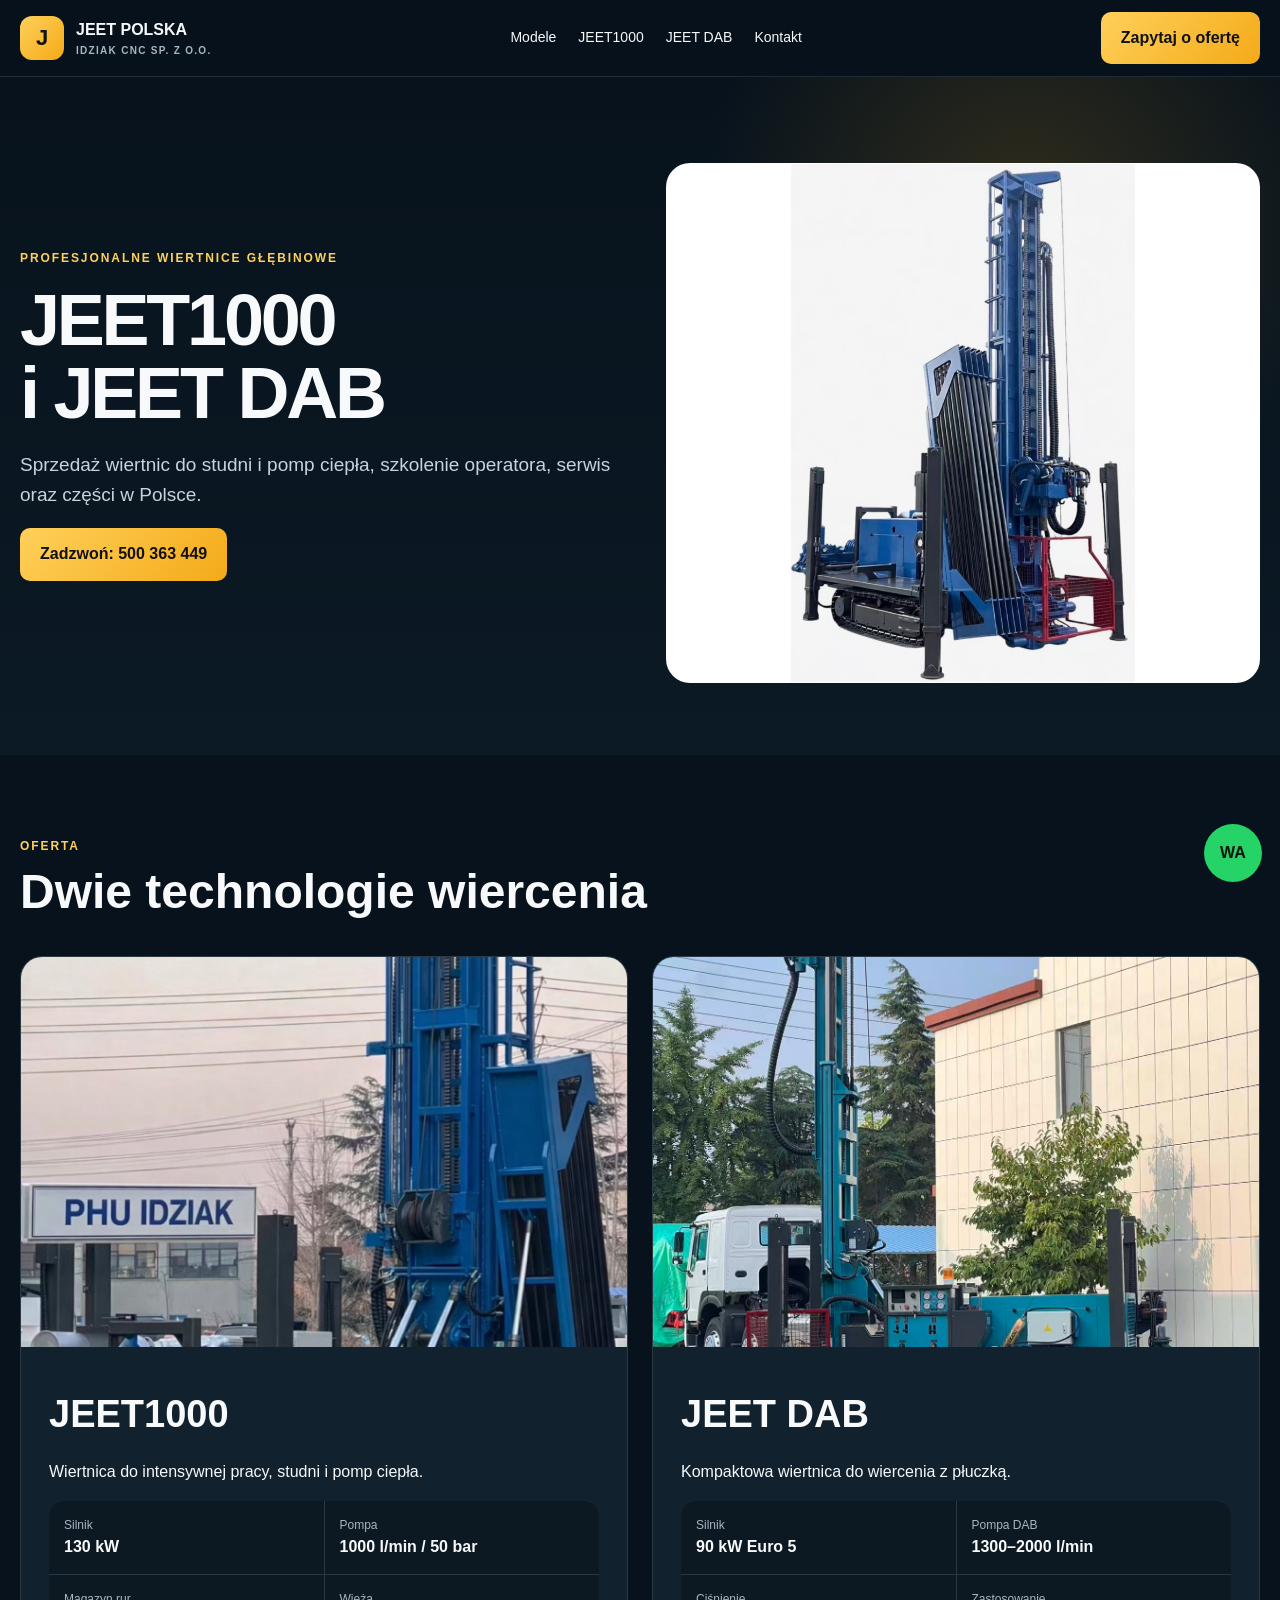
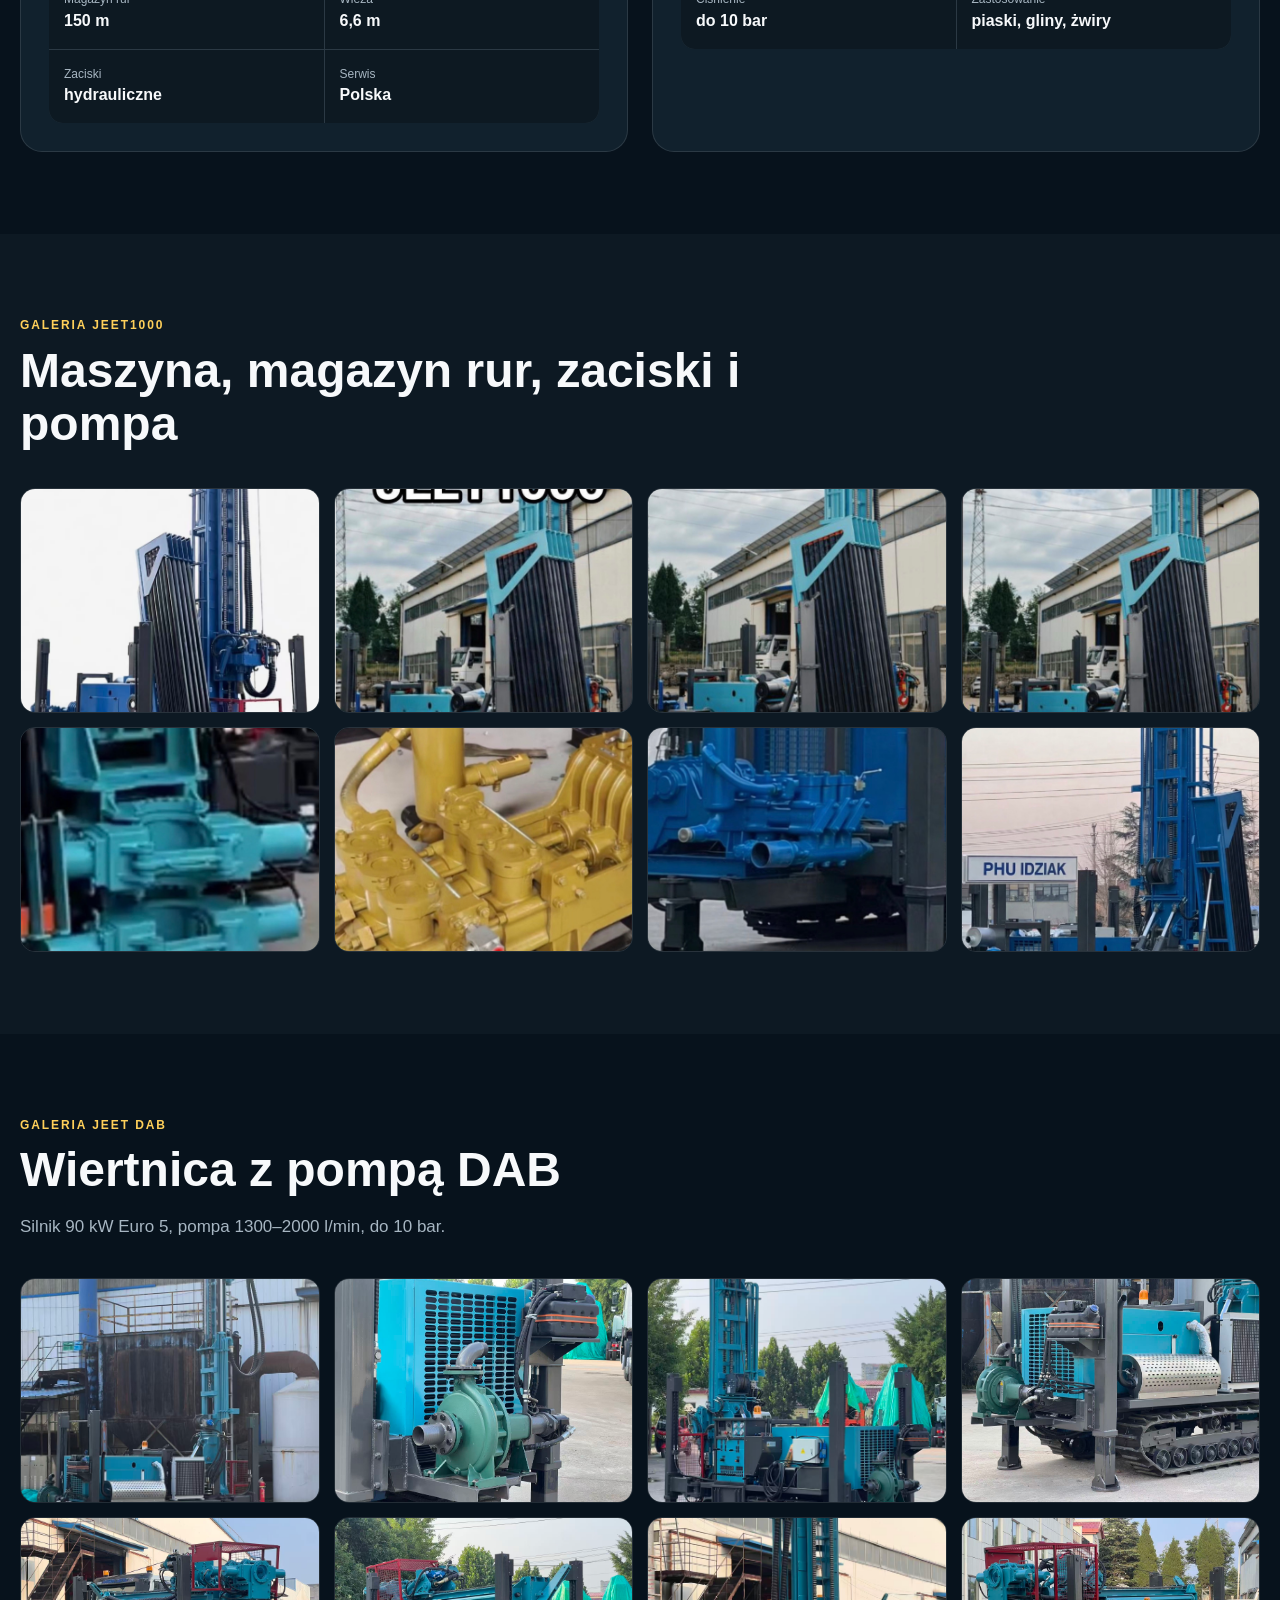
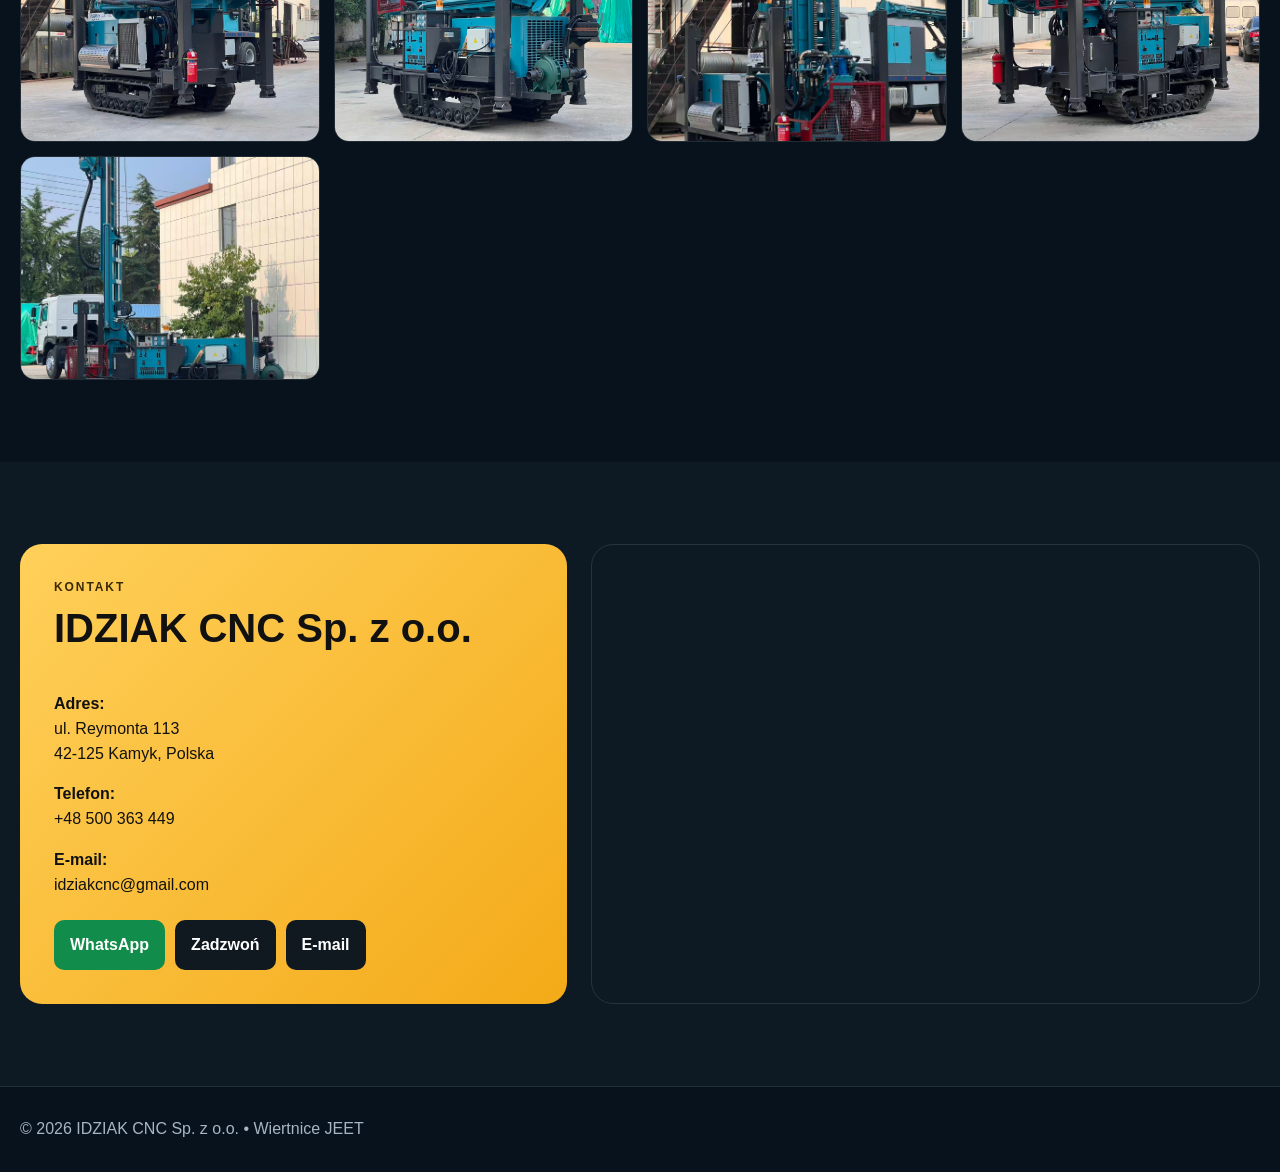
==== index.html @ 75515e9d "Add files via upload" ====
<!doctype html>
<html lang="pl"><head><meta charset="utf-8"><meta name="viewport" content="width=device-width,initial-scale=1">
<meta name="description" content="Wiertnice JEET1000 i JEET DAB. Sprzedaż, serwis i części – IDZIAK CNC Sp. z o.o.">
<title>Wiertnice JEET | IDZIAK CNC Sp. z o.o.</title>
<style>
:root{--bg:#07121c;--p:#11212d;--t:#f7f9fb;--m:#a7b6c2;--g:#f4aa18;--g2:#ffd05a;--l:rgba(255,255,255,.11);--mx:1240px}
*{box-sizing:border-box}html{scroll-behavior:smooth}body{margin:0;font-family:Arial,sans-serif;background:var(--bg);color:var(--t);line-height:1.55}a{color:inherit;text-decoration:none}img{display:block;max-width:100%}.w{width:min(var(--mx),calc(100% - 40px));margin:auto}
nav{position:sticky;top:0;z-index:20;background:rgba(7,18,28,.93);border-bottom:1px solid var(--l)}.nav{min-height:76px;display:flex;align-items:center;justify-content:space-between;gap:20px}.brand{display:flex;align-items:center;gap:12px;font-weight:900}.mark{width:44px;height:44px;border-radius:12px;background:linear-gradient(135deg,var(--g2),var(--g));color:#111;display:grid;place-items:center;font-size:22px}.brand small{display:block;color:var(--m);font-size:10px;letter-spacing:.13em}.menu{display:flex;gap:22px;font-size:14px}.btn{display:inline-flex;padding:14px 20px;border-radius:10px;background:linear-gradient(135deg,var(--g2),var(--g));color:#111;font-weight:900}
.hero{padding:86px 0 72px;background:radial-gradient(circle at 80% 20%,rgba(244,170,24,.17),transparent 28%),linear-gradient(180deg,#07121c,#0c1a25)}.hg{display:grid;grid-template-columns:1fr 1fr;gap:52px;align-items:center}.eye{color:var(--g2);font-size:12px;font-weight:900;letter-spacing:.16em;text-transform:uppercase}h1{font-size:clamp(42px,6vw,72px);line-height:1.02;letter-spacing:-.045em;margin:16px 0 20px}.lead{font-size:19px;color:#c8d4dc}.photo{height:520px;border-radius:24px;overflow:hidden;border:1px solid var(--l);background:#fff}.photo img{width:100%;height:100%;object-fit:contain}
section{padding:82px 0}.dark{background:#0d1923}.head{max-width:800px;margin-bottom:38px}.head h2{font-size:clamp(32px,4vw,48px);line-height:1.1;margin:10px 0 14px}.head p{color:var(--m);font-size:17px}.models{display:grid;grid-template-columns:1fr 1fr;gap:24px}.card{border:1px solid var(--l);border-radius:22px;background:var(--p);overflow:hidden}.card img{width:100%;height:390px;object-fit:cover}.body{padding:28px}.body h3{font-size:38px;margin:10px 0}.specs{display:grid;grid-template-columns:1fr 1fr;gap:1px;background:var(--l);border-radius:14px;overflow:hidden}.spec{background:#0d1922;padding:15px}.spec span{display:block;color:var(--m);font-size:12px}.gallery{display:grid;grid-template-columns:repeat(4,1fr);gap:14px}.gallery a{aspect-ratio:4/3;border-radius:15px;overflow:hidden;border:1px solid var(--l)}.gallery img{width:100%;height:100%;object-fit:cover}.contact{display:grid;grid-template-columns:.9fr 1.1fr;gap:24px}.cc{padding:34px;border-radius:22px;background:linear-gradient(135deg,var(--g2),var(--g));color:#111}.cc h2{font-size:40px;margin-top:0}.quick{display:flex;gap:10px;flex-wrap:wrap;margin-top:22px}.quick a{padding:13px 16px;border-radius:10px;background:#101820;color:#fff;font-weight:900}.quick .wa{background:#128c4a}.map{border-radius:22px;overflow:hidden;border:1px solid var(--l)}.map iframe{width:100%;height:430px;border:0}footer{padding:30px 0;border-top:1px solid var(--l);color:var(--m)}.float{position:fixed;right:18px;bottom:18px;background:#25d366;color:#07120b;width:58px;height:58px;border-radius:50%;display:grid;place-items:center;font-weight:900}
@media(max-width:900px){.menu{display:none}.hg,.models,.contact{grid-template-columns:1fr}.gallery{grid-template-columns:repeat(2,1fr)}}@media(max-width:560px){.w{width:calc(100% - 24px)}.gallery,.specs{grid-template-columns:1fr}.photo{height:400px}}
</style></head><body>
<nav><div class="w nav"><a class="brand" href="#"><span class="mark">J</span><span>JEET POLSKA<small>IDZIAK CNC SP. Z O.O.</small></span></a><div class="menu"><a href="#modele">Modele</a><a href="#jeet1000">JEET1000</a><a href="#jeetdab">JEET DAB</a><a href="#kontakt">Kontakt</a></div><a class="btn" href="#kontakt">Zapytaj o ofertę</a></div></nav>
<header class="hero"><div class="w hg"><div><div class="eye">Profesjonalne wiertnice głębinowe</div><h1>JEET1000<br>i JEET DAB</h1><p class="lead">Sprzedaż wiertnic do studni i pomp ciepła, szkolenie operatora, serwis oraz części w Polsce.</p><p><a class="btn" href="tel:+48500363449">Zadzwoń: 500 363 449</a></p></div><div class="photo"><img src="assets/jeet1000-1.jpg" alt="JEET1000"></div></div></header>
<section id="modele"><div class="w"><div class="head"><div class="eye">Oferta</div><h2>Dwie technologie wiercenia</h2></div><div class="models">
<article class="card"><img src="assets/jeet1000-8.jpg" alt="JEET1000"><div class="body"><h3>JEET1000</h3><p>Wiertnica do intensywnej pracy, studni i pomp ciepła.</p><div class="specs"><div class="spec"><span>Silnik</span><strong>130 kW</strong></div><div class="spec"><span>Pompa</span><strong>1000 l/min / 50 bar</strong></div><div class="spec"><span>Magazyn rur</span><strong>150 m</strong></div><div class="spec"><span>Wieża</span><strong>6,6 m</strong></div><div class="spec"><span>Zaciski</span><strong>hydrauliczne</strong></div><div class="spec"><span>Serwis</span><strong>Polska</strong></div></div></div></article>
<article class="card"><img src="assets/jeetdab-9.jpg" alt="JEET DAB"><div class="body"><h3>JEET DAB</h3><p>Kompaktowa wiertnica do wiercenia z płuczką.</p><div class="specs"><div class="spec"><span>Silnik</span><strong>90 kW Euro 5</strong></div><div class="spec"><span>Pompa DAB</span><strong>1300–2000 l/min</strong></div><div class="spec"><span>Ciśnienie</span><strong>do 10 bar</strong></div><div class="spec"><span>Zastosowanie</span><strong>piaski, gliny, żwiry</strong></div></div></div></article>
</div></div></section>
<section class="dark" id="jeet1000"><div class="w"><div class="head"><div class="eye">Galeria JEET1000</div><h2>Maszyna, magazyn rur, zaciski i pompa</h2></div><div class="gallery"><a href="assets/jeet1000-1.jpg"><img src="assets/jeet1000-1.jpg" alt="JEET1000 zdjęcie 1"></a>
<a href="assets/jeet1000-2.jpg"><img src="assets/jeet1000-2.jpg" alt="JEET1000 zdjęcie 2"></a>
<a href="assets/jeet1000-3.jpg"><img src="assets/jeet1000-3.jpg" alt="JEET1000 zdjęcie 3"></a>
<a href="assets/jeet1000-4.jpg"><img src="assets/jeet1000-4.jpg" alt="JEET1000 zdjęcie 4"></a>
<a href="assets/jeet1000-5.jpg"><img src="assets/jeet1000-5.jpg" alt="JEET1000 zdjęcie 5"></a>
<a href="assets/jeet1000-6.jpg"><img src="assets/jeet1000-6.jpg" alt="JEET1000 zdjęcie 6"></a>
<a href="assets/jeet1000-7.jpg"><img src="assets/jeet1000-7.jpg" alt="JEET1000 zdjęcie 7"></a>
<a href="assets/jeet1000-8.jpg"><img src="assets/jeet1000-8.jpg" alt="JEET1000 zdjęcie 8"></a></div></div></section>
<section id="jeetdab"><div class="w"><div class="head"><div class="eye">Galeria JEET DAB</div><h2>Wiertnica z pompą DAB</h2><p>Silnik 90 kW Euro 5, pompa 1300–2000 l/min, do 10 bar.</p></div><div class="gallery"><a href="assets/jeetdab-1.jpg"><img src="assets/jeetdab-1.jpg" alt="JEET DAB zdjęcie 1"></a>
<a href="assets/jeetdab-2.jpg"><img src="assets/jeetdab-2.jpg" alt="JEET DAB zdjęcie 2"></a>
<a href="assets/jeetdab-3.jpg"><img src="assets/jeetdab-3.jpg" alt="JEET DAB zdjęcie 3"></a>
<a href="assets/jeetdab-4.jpg"><img src="assets/jeetdab-4.jpg" alt="JEET DAB zdjęcie 4"></a>
<a href="assets/jeetdab-5.jpg"><img src="assets/jeetdab-5.jpg" alt="JEET DAB zdjęcie 5"></a>
<a href="assets/jeetdab-6.jpg"><img src="assets/jeetdab-6.jpg" alt="JEET DAB zdjęcie 6"></a>
<a href="assets/jeetdab-7.jpg"><img src="assets/jeetdab-7.jpg" alt="JEET DAB zdjęcie 7"></a>
<a href="assets/jeetdab-8.jpg"><img src="assets/jeetdab-8.jpg" alt="JEET DAB zdjęcie 8"></a>
<a href="assets/jeetdab-9.jpg"><img src="assets/jeetdab-9.jpg" alt="JEET DAB zdjęcie 9"></a></div></div></section>
<section class="dark" id="kontakt"><div class="w contact"><div class="cc"><div class="eye" style="color:#3b2805">Kontakt</div><h2>IDZIAK CNC Sp. z o.o.</h2><p><strong>Adres:</strong><br>ul. Reymonta 113<br>42-125 Kamyk, Polska</p><p><strong>Telefon:</strong><br><a href="tel:+48500363449">+48 500 363 449</a></p><p><strong>E-mail:</strong><br><a href="mailto:idziakcnc@gmail.com">idziakcnc@gmail.com</a></p><div class="quick"><a class="wa" href="https://wa.me/48500363449">WhatsApp</a><a href="tel:+48500363449">Zadzwoń</a><a href="mailto:idziakcnc@gmail.com">E-mail</a></div></div><div class="map"><iframe loading="lazy" allowfullscreen src="https://www.google.com/maps?q=Reymonta%20113%2C%2042-125%20Kamyk%2C%20Polska&output=embed"></iframe></div></div></section>
<footer><div class="w">© 2026 IDZIAK CNC Sp. z o.o. • Wiertnice JEET</div></footer><a class="float" href="https://wa.me/48500363449">WA</a>
</body></html>
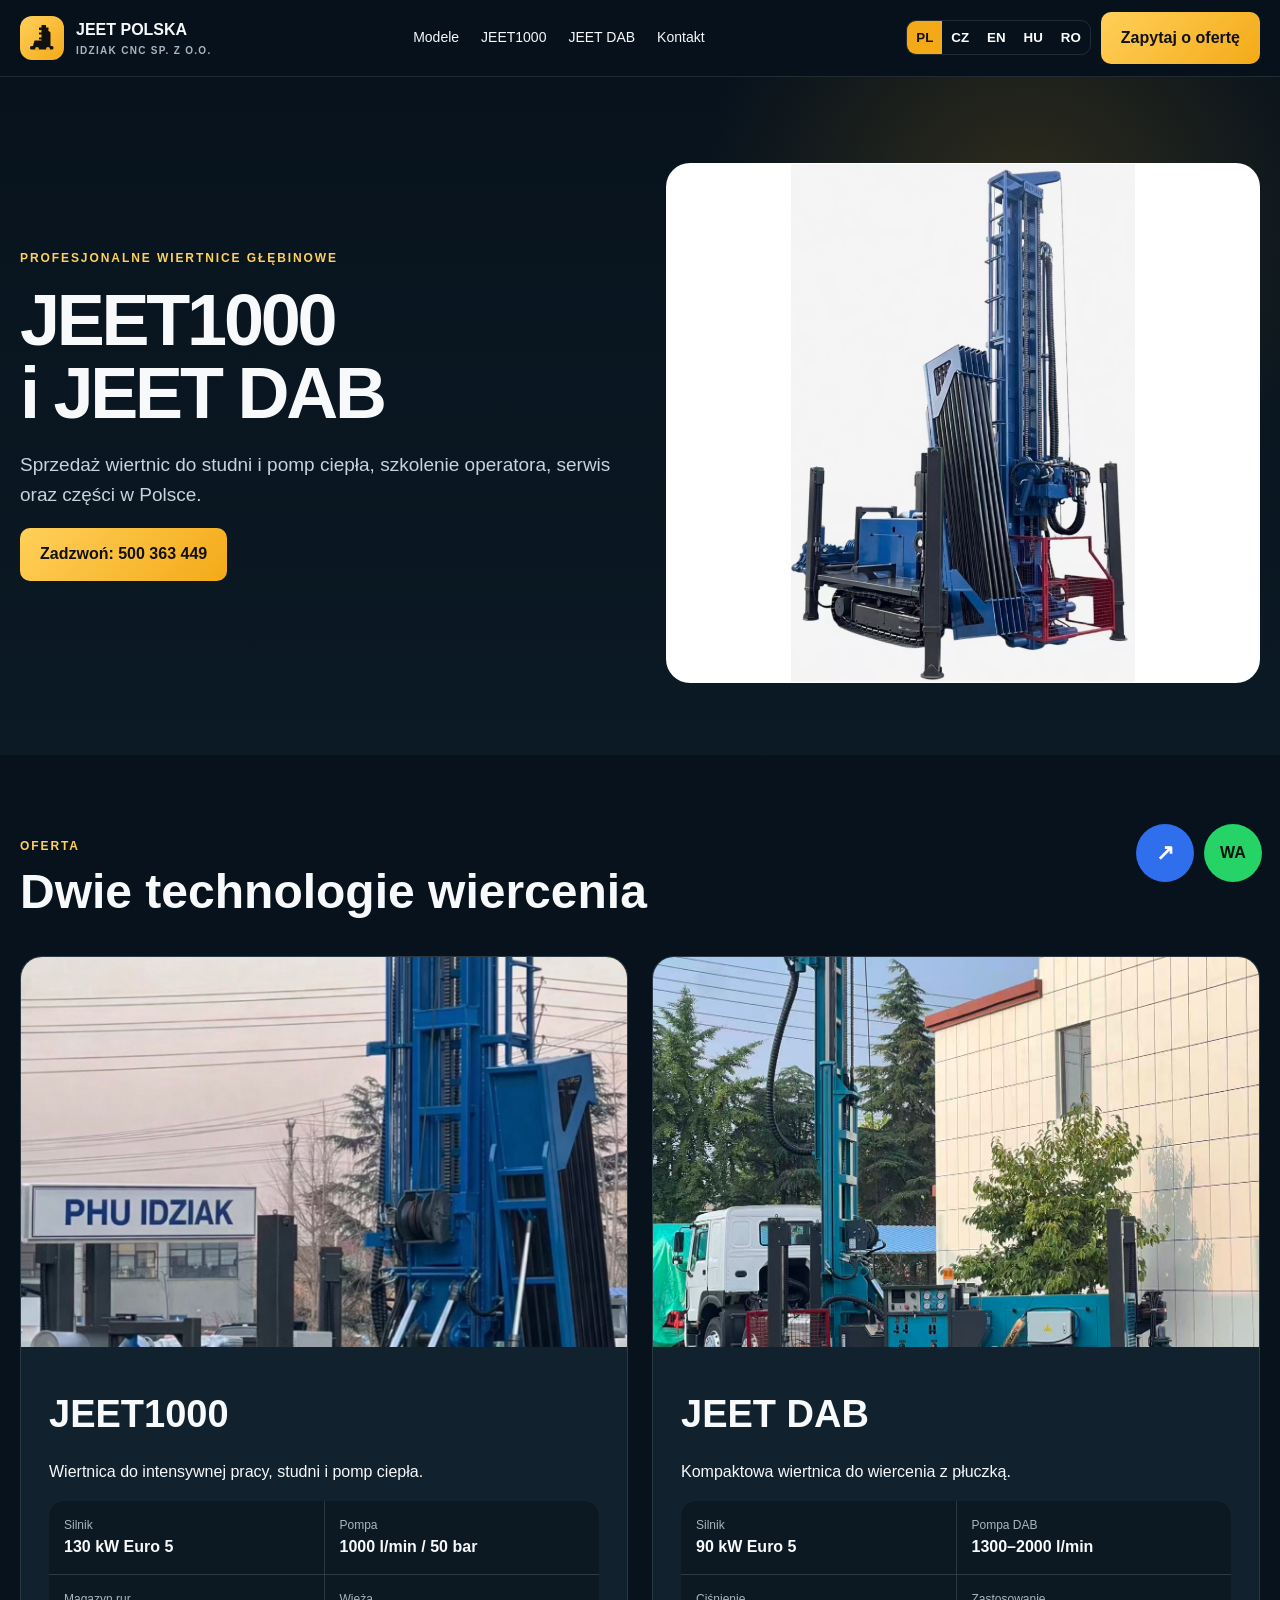
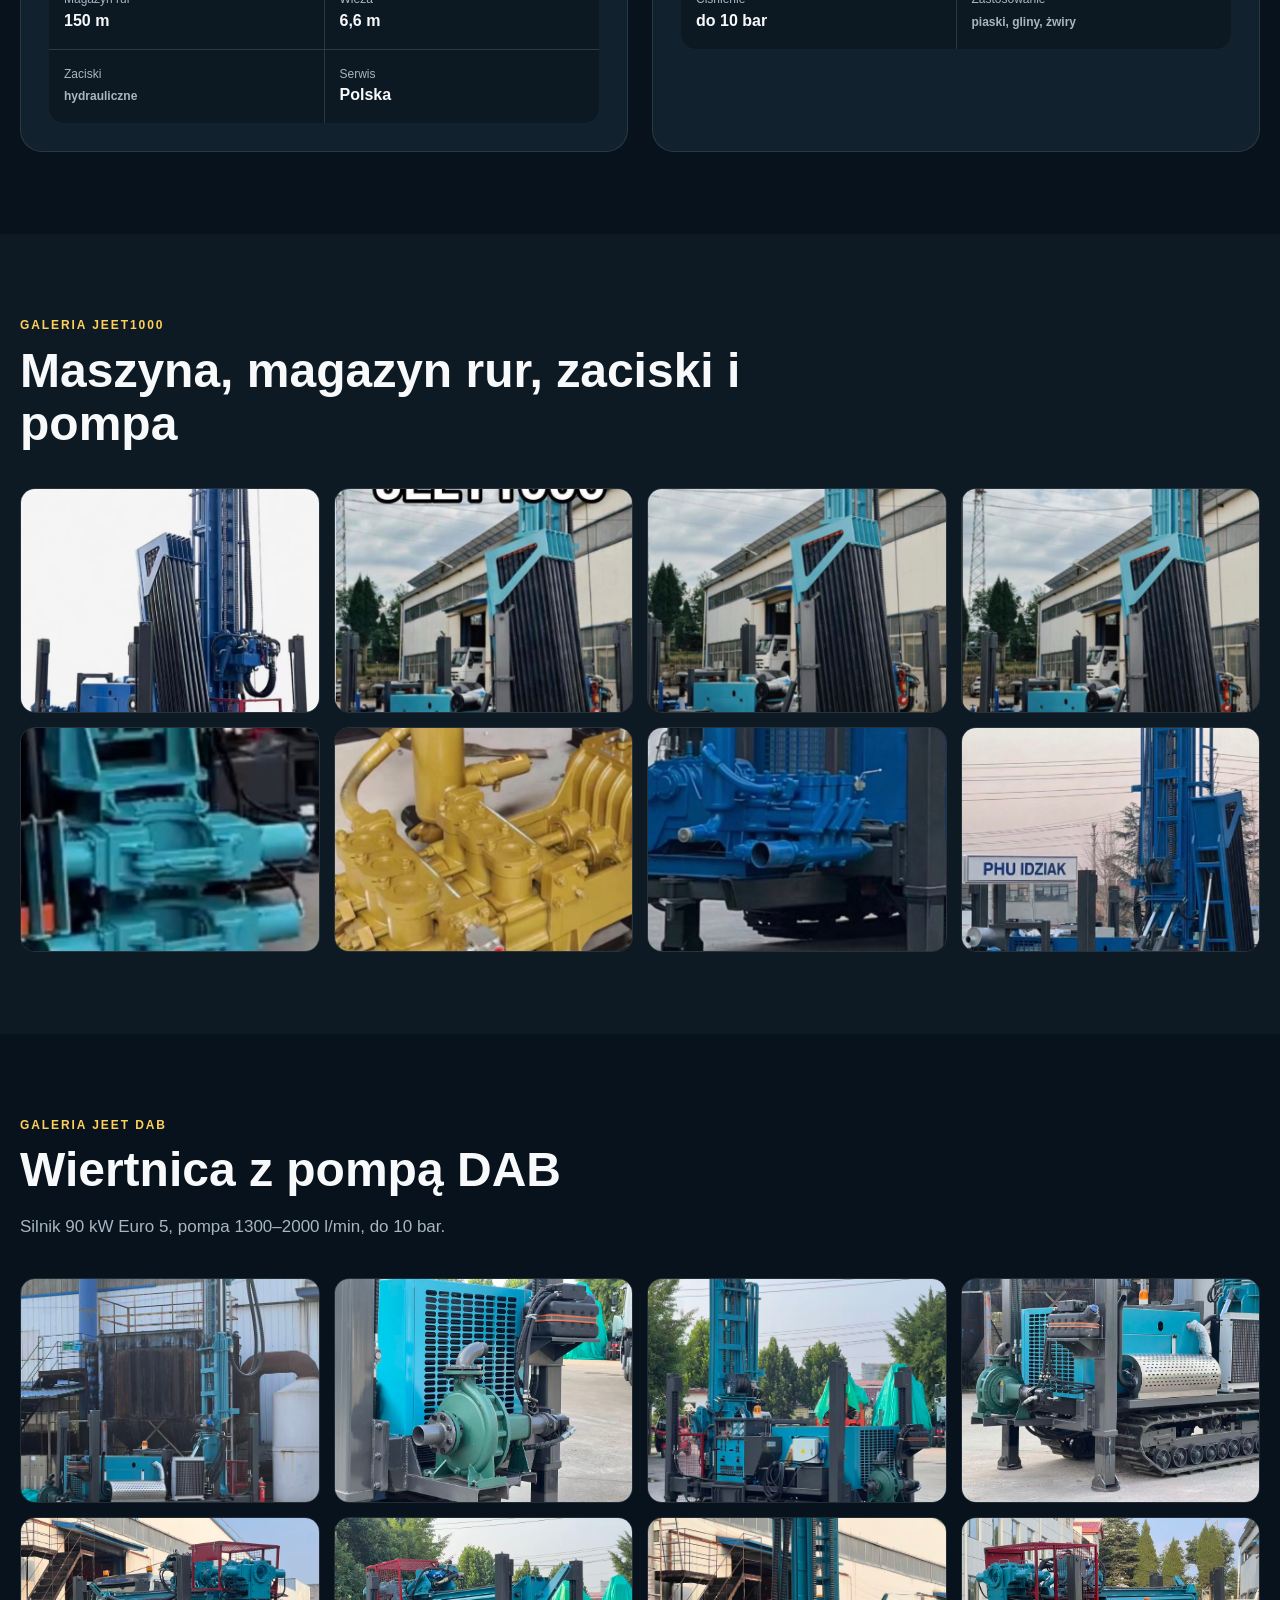
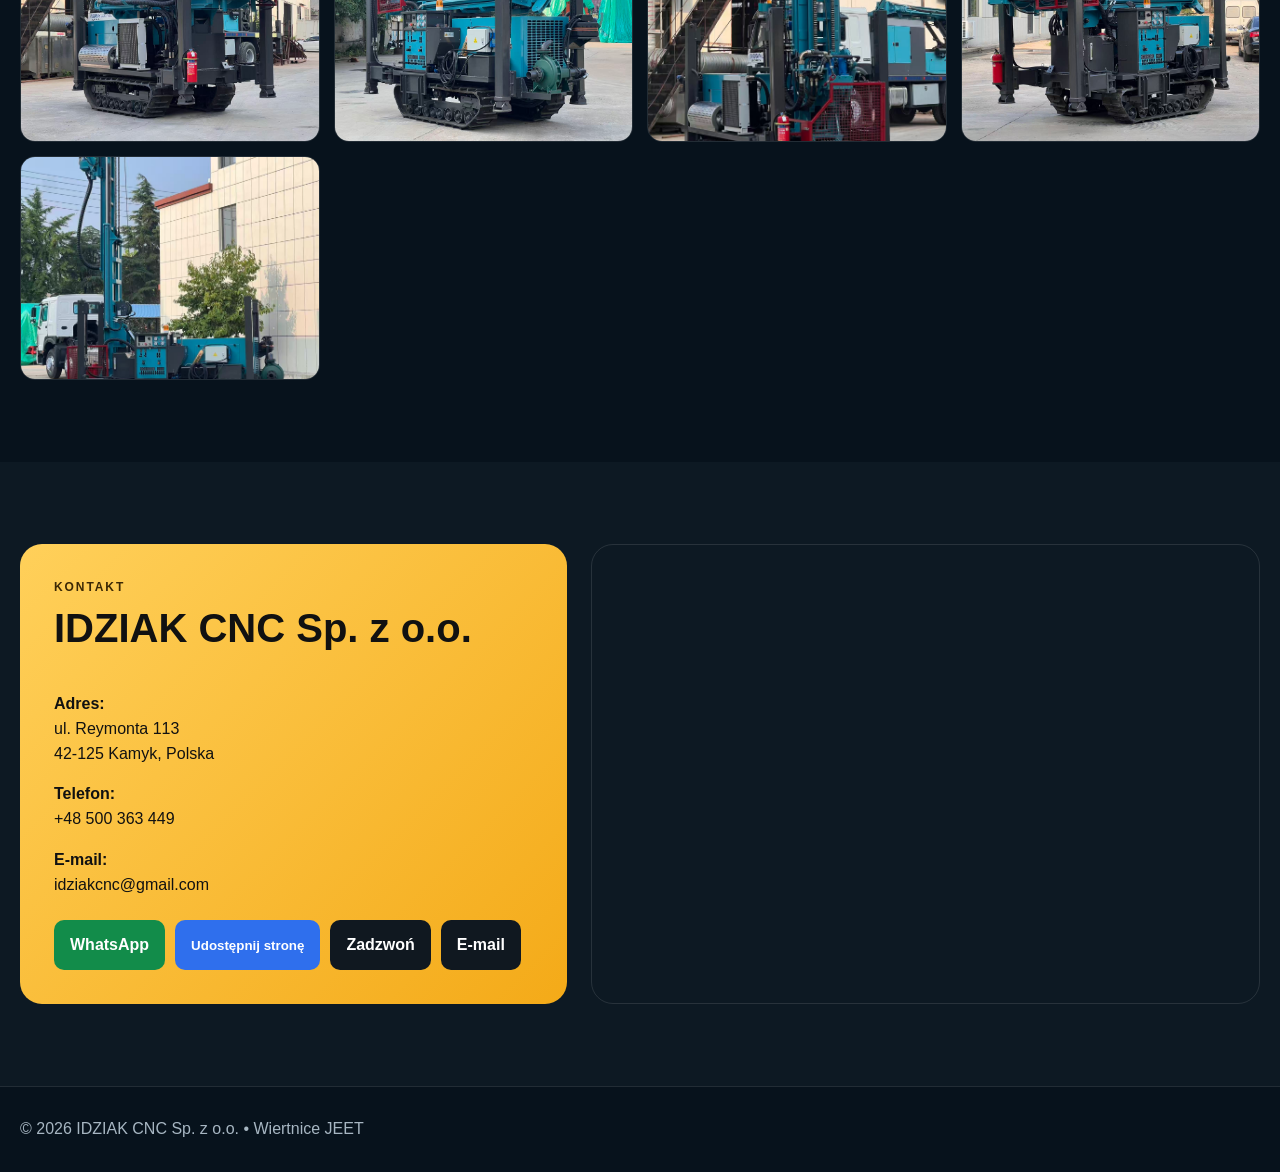
==== commit 94e0ceb9: "Add files via upload" ====
--- a/index.html
+++ b/index.html
@@ -5,34 +5,100 @@
 <style>
 :root{--bg:#07121c;--p:#11212d;--t:#f7f9fb;--m:#a7b6c2;--g:#f4aa18;--g2:#ffd05a;--l:rgba(255,255,255,.11);--mx:1240px}
 *{box-sizing:border-box}html{scroll-behavior:smooth}body{margin:0;font-family:Arial,sans-serif;background:var(--bg);color:var(--t);line-height:1.55}a{color:inherit;text-decoration:none}img{display:block;max-width:100%}.w{width:min(var(--mx),calc(100% - 40px));margin:auto}
-nav{position:sticky;top:0;z-index:20;background:rgba(7,18,28,.93);border-bottom:1px solid var(--l)}.nav{min-height:76px;display:flex;align-items:center;justify-content:space-between;gap:20px}.brand{display:flex;align-items:center;gap:12px;font-weight:900}.mark{width:44px;height:44px;border-radius:12px;background:linear-gradient(135deg,var(--g2),var(--g));color:#111;display:grid;place-items:center;font-size:22px}.brand small{display:block;color:var(--m);font-size:10px;letter-spacing:.13em}.menu{display:flex;gap:22px;font-size:14px}.btn{display:inline-flex;padding:14px 20px;border-radius:10px;background:linear-gradient(135deg,var(--g2),var(--g));color:#111;font-weight:900}
+nav{position:sticky;top:0;z-index:20;background:rgba(7,18,28,.93);border-bottom:1px solid var(--l)}.nav{min-height:76px;display:flex;align-items:center;justify-content:space-between;gap:20px}.brand{display:flex;align-items:center;gap:12px;font-weight:900}.mark{width:44px;height:44px;border-radius:12px;background:linear-gradient(135deg,var(--g2),var(--g));color:#111;display:grid;place-items:center}.mark svg{width:32px;height:32px}.brand small{display:block;color:var(--m);font-size:10px;letter-spacing:.13em}.menu{display:flex;gap:22px;font-size:14px}.btn{display:inline-flex;padding:14px 20px;border-radius:10px;background:linear-gradient(135deg,var(--g2),var(--g));color:#111;font-weight:900}
+.lang{display:flex;border:1px solid var(--l);border-radius:10px;overflow:hidden}.lang button{border:0;background:transparent;color:#fff;padding:9px 9px;cursor:pointer;font-weight:700}.lang button.on{background:var(--g);color:#111}
 .hero{padding:86px 0 72px;background:radial-gradient(circle at 80% 20%,rgba(244,170,24,.17),transparent 28%),linear-gradient(180deg,#07121c,#0c1a25)}.hg{display:grid;grid-template-columns:1fr 1fr;gap:52px;align-items:center}.eye{color:var(--g2);font-size:12px;font-weight:900;letter-spacing:.16em;text-transform:uppercase}h1{font-size:clamp(42px,6vw,72px);line-height:1.02;letter-spacing:-.045em;margin:16px 0 20px}.lead{font-size:19px;color:#c8d4dc}.photo{height:520px;border-radius:24px;overflow:hidden;border:1px solid var(--l);background:#fff}.photo img{width:100%;height:100%;object-fit:contain}
-section{padding:82px 0}.dark{background:#0d1923}.head{max-width:800px;margin-bottom:38px}.head h2{font-size:clamp(32px,4vw,48px);line-height:1.1;margin:10px 0 14px}.head p{color:var(--m);font-size:17px}.models{display:grid;grid-template-columns:1fr 1fr;gap:24px}.card{border:1px solid var(--l);border-radius:22px;background:var(--p);overflow:hidden}.card img{width:100%;height:390px;object-fit:cover}.body{padding:28px}.body h3{font-size:38px;margin:10px 0}.specs{display:grid;grid-template-columns:1fr 1fr;gap:1px;background:var(--l);border-radius:14px;overflow:hidden}.spec{background:#0d1922;padding:15px}.spec span{display:block;color:var(--m);font-size:12px}.gallery{display:grid;grid-template-columns:repeat(4,1fr);gap:14px}.gallery a{aspect-ratio:4/3;border-radius:15px;overflow:hidden;border:1px solid var(--l)}.gallery img{width:100%;height:100%;object-fit:cover}.contact{display:grid;grid-template-columns:.9fr 1.1fr;gap:24px}.cc{padding:34px;border-radius:22px;background:linear-gradient(135deg,var(--g2),var(--g));color:#111}.cc h2{font-size:40px;margin-top:0}.quick{display:flex;gap:10px;flex-wrap:wrap;margin-top:22px}.quick a{padding:13px 16px;border-radius:10px;background:#101820;color:#fff;font-weight:900}.quick .wa{background:#128c4a}.map{border-radius:22px;overflow:hidden;border:1px solid var(--l)}.map iframe{width:100%;height:430px;border:0}footer{padding:30px 0;border-top:1px solid var(--l);color:var(--m)}.float{position:fixed;right:18px;bottom:18px;background:#25d366;color:#07120b;width:58px;height:58px;border-radius:50%;display:grid;place-items:center;font-weight:900}
-@media(max-width:900px){.menu{display:none}.hg,.models,.contact{grid-template-columns:1fr}.gallery{grid-template-columns:repeat(2,1fr)}}@media(max-width:560px){.w{width:calc(100% - 24px)}.gallery,.specs{grid-template-columns:1fr}.photo{height:400px}}
+section{padding:82px 0}.dark{background:#0d1923}.head{max-width:800px;margin-bottom:38px}.head h2{font-size:clamp(32px,4vw,48px);line-height:1.1;margin:10px 0 14px}.head p{color:var(--m);font-size:17px}.models{display:grid;grid-template-columns:1fr 1fr;gap:24px}.card{border:1px solid var(--l);border-radius:22px;background:var(--p);overflow:hidden}.card img{width:100%;height:390px;object-fit:cover}.body{padding:28px}.body h3{font-size:38px;margin:10px 0}.specs{display:grid;grid-template-columns:1fr 1fr;gap:1px;background:var(--l);border-radius:14px;overflow:hidden}.spec{background:#0d1922;padding:15px}.spec span{display:block;color:var(--m);font-size:12px}.gallery{display:grid;grid-template-columns:repeat(4,1fr);gap:14px}.gallery a{aspect-ratio:4/3;border-radius:15px;overflow:hidden;border:1px solid var(--l)}.gallery img{width:100%;height:100%;object-fit:cover}.contact{display:grid;grid-template-columns:.9fr 1.1fr;gap:24px}.cc{padding:34px;border-radius:22px;background:linear-gradient(135deg,var(--g2),var(--g));color:#111}.cc h2{font-size:40px;margin-top:0}.quick{display:flex;gap:10px;flex-wrap:wrap;margin-top:22px}.quick a,.quick button{padding:13px 16px;border-radius:10px;background:#101820;color:#fff;font-weight:900;border:0;cursor:pointer}.quick .wa{background:#128c4a}.quick .share{background:#2f6fed}.map{border-radius:22px;overflow:hidden;border:1px solid var(--l)}.map iframe{width:100%;height:430px;border:0}footer{padding:30px 0;border-top:1px solid var(--l);color:var(--m)}.floating{position:fixed;right:18px;bottom:18px;display:flex;gap:10px;z-index:30}.float{width:58px;height:58px;border-radius:50%;display:grid;place-items:center;font-weight:900;border:0;cursor:pointer}.float.wa{background:#25d366;color:#07120b}.float.share{background:#2f6fed;color:#fff;font-size:22px}
+[data-lang]{display:none!important}[data-lang].active{display:initial!important}
+@media(max-width:1050px){.menu{display:none}.nav{flex-wrap:wrap;padding:10px 0}.nav-actions{display:flex;gap:8px;align-items:center}}
+@media(max-width:900px){.hg,.models,.contact{grid-template-columns:1fr}.gallery{grid-template-columns:repeat(2,1fr)}}
+@media(max-width:560px){.w{width:calc(100% - 24px)}.gallery,.specs{grid-template-columns:1fr}.photo{height:400px}.nav .btn{display:none}.lang{flex-wrap:wrap}.lang button{padding:8px 7px}}
 </style></head><body>
-<nav><div class="w nav"><a class="brand" href="#"><span class="mark">J</span><span>JEET POLSKA<small>IDZIAK CNC SP. Z O.O.</small></span></a><div class="menu"><a href="#modele">Modele</a><a href="#jeet1000">JEET1000</a><a href="#jeetdab">JEET DAB</a><a href="#kontakt">Kontakt</a></div><a class="btn" href="#kontakt">Zapytaj o ofertę</a></div></nav>
-<header class="hero"><div class="w hg"><div><div class="eye">Profesjonalne wiertnice głębinowe</div><h1>JEET1000<br>i JEET DAB</h1><p class="lead">Sprzedaż wiertnic do studni i pomp ciepła, szkolenie operatora, serwis oraz części w Polsce.</p><p><a class="btn" href="tel:+48500363449">Zadzwoń: 500 363 449</a></p></div><div class="photo"><img src="assets/jeet1000-1.jpg" alt="JEET1000"></div></div></header>
-<section id="modele"><div class="w"><div class="head"><div class="eye">Oferta</div><h2>Dwie technologie wiercenia</h2></div><div class="models">
-<article class="card"><img src="assets/jeet1000-8.jpg" alt="JEET1000"><div class="body"><h3>JEET1000</h3><p>Wiertnica do intensywnej pracy, studni i pomp ciepła.</p><div class="specs"><div class="spec"><span>Silnik</span><strong>130 kW</strong></div><div class="spec"><span>Pompa</span><strong>1000 l/min / 50 bar</strong></div><div class="spec"><span>Magazyn rur</span><strong>150 m</strong></div><div class="spec"><span>Wieża</span><strong>6,6 m</strong></div><div class="spec"><span>Zaciski</span><strong>hydrauliczne</strong></div><div class="spec"><span>Serwis</span><strong>Polska</strong></div></div></div></article>
-<article class="card"><img src="assets/jeetdab-9.jpg" alt="JEET DAB"><div class="body"><h3>JEET DAB</h3><p>Kompaktowa wiertnica do wiercenia z płuczką.</p><div class="specs"><div class="spec"><span>Silnik</span><strong>90 kW Euro 5</strong></div><div class="spec"><span>Pompa DAB</span><strong>1300–2000 l/min</strong></div><div class="spec"><span>Ciśnienie</span><strong>do 10 bar</strong></div><div class="spec"><span>Zastosowanie</span><strong>piaski, gliny, żwiry</strong></div></div></div></article>
+<nav><div class="w nav">
+<a class="brand" href="#"><span class="mark">
+<svg viewBox="0 0 64 64" aria-hidden="true">
+<rect x="8" y="48" width="47" height="7" rx="3" fill="#111"/>
+<path d="M31 6h9v42h-9z" fill="#111"/>
+<path d="M26 11h19v5H26zM26 21h19v4H26zM26 31h19v4H26z" fill="#111"/>
+<path d="M40 13l9 8v27h-9z" fill="#111"/>
+<path d="M17 37h17v11H14z" fill="#111"/>
+<circle cx="22" cy="54" r="4" fill="#f4aa18"/><circle cx="44" cy="54" r="4" fill="#f4aa18"/>
+</svg>
+</span><span>JEET POLSKA<small>IDZIAK CNC SP. Z O.O.</small></span></a>
+
+<div class="menu">
+<a href="#modele"><span data-lang="pl">Modele</span><span data-lang="cs">Modely</span><span data-lang="en">Models</span><span data-lang="hu">Modellek</span><span data-lang="ro">Modele</span></a>
+<a href="#jeet1000">JEET1000</a><a href="#jeetdab">JEET DAB</a>
+<a href="#kontakt"><span data-lang="pl">Kontakt</span><span data-lang="cs">Kontakt</span><span data-lang="en">Contact</span><span data-lang="hu">Kapcsolat</span><span data-lang="ro">Contact</span></a>
+</div>
+
+<div class="nav-actions" style="display:flex;gap:10px;align-items:center">
+<div class="lang"><button data-set-lang="pl" class="on">PL</button><button data-set-lang="cs">CZ</button><button data-set-lang="en">EN</button><button data-set-lang="hu">HU</button><button data-set-lang="ro">RO</button></div>
+<a class="btn" href="#kontakt"><span data-lang="pl">Zapytaj o ofertę</span><span data-lang="cs">Poptat nabídku</span><span data-lang="en">Request a quote</span><span data-lang="hu">Ajánlatkérés</span><span data-lang="ro">Cere ofertă</span></a>
+</div>
+</div></nav>
+
+<header class="hero"><div class="w hg"><div>
+<div class="eye"><span data-lang="pl">Profesjonalne wiertnice głębinowe</span><span data-lang="cs">Profesionální hlubinné vrtné soupravy</span><span data-lang="en">Professional deep drilling rigs</span><span data-lang="hu">Professzionális mélyfúró berendezések</span><span data-lang="ro">Instalații profesionale de foraj de adâncime</span></div>
+<h1>JEET1000<br><span data-lang="pl">i JEET DAB</span><span data-lang="cs">a JEET DAB</span><span data-lang="en">and JEET DAB</span><span data-lang="hu">és JEET DAB</span><span data-lang="ro">și JEET DAB</span></h1>
+<p class="lead"><span data-lang="pl">Sprzedaż wiertnic do studni i pomp ciepła, szkolenie operatora, serwis oraz części w Polsce.</span><span data-lang="cs">Prodej vrtných souprav pro studny a tepelná čerpadla, školení obsluhy, servis a náhradní díly.</span><span data-lang="en">Sales of drilling rigs for wells and heat pumps, operator training, service and spare parts.</span><span data-lang="hu">Fúróberendezések értékesítése kutakhoz és hőszivattyúkhoz, kezelői oktatás, szerviz és alkatrészek.</span><span data-lang="ro">Vânzare de instalații de foraj pentru puțuri și pompe de căldură, instruire operatori, service și piese de schimb.</span></p>
+<p><a class="btn" href="tel:+48500363449"><span data-lang="pl">Zadzwoń: 500 363 449</span><span data-lang="cs">Zavolejte: +48 500 363 449</span><span data-lang="en">Call: +48 500 363 449</span><span data-lang="hu">Hívjon: +48 500 363 449</span><span data-lang="ro">Sunați: +48 500 363 449</span></a></p>
+</div><div class="photo"><img src="assets/jeet1000-1.jpg" alt="JEET1000"></div></div></header>
+
+<section id="modele"><div class="w"><div class="head"><div class="eye"><span data-lang="pl">Oferta</span><span data-lang="cs">Nabídka</span><span data-lang="en">Offer</span><span data-lang="hu">Kínálat</span><span data-lang="ro">Ofertă</span></div><h2><span data-lang="pl">Dwie technologie wiercenia</span><span data-lang="cs">Dvě technologie vrtání</span><span data-lang="en">Two drilling technologies</span><span data-lang="hu">Két fúrási technológia</span><span data-lang="ro">Două tehnologii de foraj</span></h2></div><div class="models">
+
+<article class="card"><img src="assets/jeet1000-8.jpg" alt="JEET1000"><div class="body"><h3>JEET1000</h3><p><span data-lang="pl">Wiertnica do intensywnej pracy, studni i pomp ciepła.</span><span data-lang="cs">Vrtná souprava pro intenzivní práci, studny a tepelná čerpadla.</span><span data-lang="en">A drilling rig for intensive work, wells and heat pumps.</span><span data-lang="hu">Nagy igénybevételű fúróberendezés kutakhoz és hőszivattyúkhoz.</span><span data-lang="ro">Instalație de foraj pentru lucrări intensive, puțuri și pompe de căldură.</span></p>
+<div class="specs">
+<div class="spec"><span><span data-lang="pl">Silnik</span><span data-lang="cs">Motor</span><span data-lang="en">Engine</span><span data-lang="hu">Motor</span><span data-lang="ro">Motor</span></span><strong>130 kW Euro 5</strong></div>
+<div class="spec"><span><span data-lang="pl">Pompa</span><span data-lang="cs">Čerpadlo</span><span data-lang="en">Pump</span><span data-lang="hu">Szivattyú</span><span data-lang="ro">Pompă</span></span><strong>1000 l/min / 50 bar</strong></div>
+<div class="spec"><span><span data-lang="pl">Magazyn rur</span><span data-lang="cs">Zásobník tyčí</span><span data-lang="en">Rod storage</span><span data-lang="hu">Fúrórúd-tároló</span><span data-lang="ro">Magazie prăjini</span></span><strong>150 m</strong></div>
+<div class="spec"><span><span data-lang="pl">Wieża</span><span data-lang="cs">Věž</span><span data-lang="en">Mast</span><span data-lang="hu">Torony</span><span data-lang="ro">Turn</span></span><strong>6,6 m</strong></div>
+<div class="spec"><span><span data-lang="pl">Zaciski</span><span data-lang="cs">Upínání</span><span data-lang="en">Clamps</span><span data-lang="hu">Befogók</span><span data-lang="ro">Cleme</span></span><strong><span data-lang="pl">hydrauliczne</span><span data-lang="cs">hydraulické</span><span data-lang="en">hydraulic</span><span data-lang="hu">hidraulikus</span><span data-lang="ro">hidraulice</span></strong></div>
+<div class="spec"><span><span data-lang="pl">Serwis</span><span data-lang="cs">Servis</span><span data-lang="en">Service</span><span data-lang="hu">Szerviz</span><span data-lang="ro">Service</span></span><strong>Polska</strong></div>
+</div></div></article>
+
+<article class="card"><img src="assets/jeetdab-9.jpg" alt="JEET DAB"><div class="body"><h3>JEET DAB</h3><p><span data-lang="pl">Kompaktowa wiertnica do wiercenia z płuczką.</span><span data-lang="cs">Kompaktní vrtná souprava pro vrtání s výplachem.</span><span data-lang="en">Compact drilling rig for mud drilling.</span><span data-lang="hu">Kompakt fúróberendezés öblítéses fúráshoz.</span><span data-lang="ro">Instalație compactă pentru foraj cu noroi.</span></p>
+<div class="specs">
+<div class="spec"><span><span data-lang="pl">Silnik</span><span data-lang="cs">Motor</span><span data-lang="en">Engine</span><span data-lang="hu">Motor</span><span data-lang="ro">Motor</span></span><strong>90 kW Euro 5</strong></div>
+<div class="spec"><span>Pompa DAB</span><strong>1300–2000 l/min</strong></div>
+<div class="spec"><span><span data-lang="pl">Ciśnienie</span><span data-lang="cs">Tlak</span><span data-lang="en">Pressure</span><span data-lang="hu">Nyomás</span><span data-lang="ro">Presiune</span></span><strong>do 10 bar</strong></div>
+<div class="spec"><span><span data-lang="pl">Zastosowanie</span><span data-lang="cs">Použití</span><span data-lang="en">Application</span><span data-lang="hu">Felhasználás</span><span data-lang="ro">Utilizare</span></span><strong><span data-lang="pl">piaski, gliny, żwiry</span><span data-lang="cs">písky, jíly, štěrky</span><span data-lang="en">sand, clay, gravel</span><span data-lang="hu">homok, agyag, kavics</span><span data-lang="ro">nisip, argilă, pietriș</span></strong></div>
+</div></div></article>
 </div></div></section>
-<section class="dark" id="jeet1000"><div class="w"><div class="head"><div class="eye">Galeria JEET1000</div><h2>Maszyna, magazyn rur, zaciski i pompa</h2></div><div class="gallery"><a href="assets/jeet1000-1.jpg"><img src="assets/jeet1000-1.jpg" alt="JEET1000 zdjęcie 1"></a>
-<a href="assets/jeet1000-2.jpg"><img src="assets/jeet1000-2.jpg" alt="JEET1000 zdjęcie 2"></a>
-<a href="assets/jeet1000-3.jpg"><img src="assets/jeet1000-3.jpg" alt="JEET1000 zdjęcie 3"></a>
-<a href="assets/jeet1000-4.jpg"><img src="assets/jeet1000-4.jpg" alt="JEET1000 zdjęcie 4"></a>
-<a href="assets/jeet1000-5.jpg"><img src="assets/jeet1000-5.jpg" alt="JEET1000 zdjęcie 5"></a>
-<a href="assets/jeet1000-6.jpg"><img src="assets/jeet1000-6.jpg" alt="JEET1000 zdjęcie 6"></a>
-<a href="assets/jeet1000-7.jpg"><img src="assets/jeet1000-7.jpg" alt="JEET1000 zdjęcie 7"></a>
-<a href="assets/jeet1000-8.jpg"><img src="assets/jeet1000-8.jpg" alt="JEET1000 zdjęcie 8"></a></div></div></section>
-<section id="jeetdab"><div class="w"><div class="head"><div class="eye">Galeria JEET DAB</div><h2>Wiertnica z pompą DAB</h2><p>Silnik 90 kW Euro 5, pompa 1300–2000 l/min, do 10 bar.</p></div><div class="gallery"><a href="assets/jeetdab-1.jpg"><img src="assets/jeetdab-1.jpg" alt="JEET DAB zdjęcie 1"></a>
-<a href="assets/jeetdab-2.jpg"><img src="assets/jeetdab-2.jpg" alt="JEET DAB zdjęcie 2"></a>
-<a href="assets/jeetdab-3.jpg"><img src="assets/jeetdab-3.jpg" alt="JEET DAB zdjęcie 3"></a>
-<a href="assets/jeetdab-4.jpg"><img src="assets/jeetdab-4.jpg" alt="JEET DAB zdjęcie 4"></a>
-<a href="assets/jeetdab-5.jpg"><img src="assets/jeetdab-5.jpg" alt="JEET DAB zdjęcie 5"></a>
-<a href="assets/jeetdab-6.jpg"><img src="assets/jeetdab-6.jpg" alt="JEET DAB zdjęcie 6"></a>
-<a href="assets/jeetdab-7.jpg"><img src="assets/jeetdab-7.jpg" alt="JEET DAB zdjęcie 7"></a>
-<a href="assets/jeetdab-8.jpg"><img src="assets/jeetdab-8.jpg" alt="JEET DAB zdjęcie 8"></a>
-<a href="assets/jeetdab-9.jpg"><img src="assets/jeetdab-9.jpg" alt="JEET DAB zdjęcie 9"></a></div></div></section>
-<section class="dark" id="kontakt"><div class="w contact"><div class="cc"><div class="eye" style="color:#3b2805">Kontakt</div><h2>IDZIAK CNC Sp. z o.o.</h2><p><strong>Adres:</strong><br>ul. Reymonta 113<br>42-125 Kamyk, Polska</p><p><strong>Telefon:</strong><br><a href="tel:+48500363449">+48 500 363 449</a></p><p><strong>E-mail:</strong><br><a href="mailto:idziakcnc@gmail.com">idziakcnc@gmail.com</a></p><div class="quick"><a class="wa" href="https://wa.me/48500363449">WhatsApp</a><a href="tel:+48500363449">Zadzwoń</a><a href="mailto:idziakcnc@gmail.com">E-mail</a></div></div><div class="map"><iframe loading="lazy" allowfullscreen src="https://www.google.com/maps?q=Reymonta%20113%2C%2042-125%20Kamyk%2C%20Polska&output=embed"></iframe></div></div></section>
-<footer><div class="w">© 2026 IDZIAK CNC Sp. z o.o. • Wiertnice JEET</div></footer><a class="float" href="https://wa.me/48500363449">WA</a>
+
+<section class="dark" id="jeet1000"><div class="w"><div class="head"><div class="eye">Galeria JEET1000</div><h2><span data-lang="pl">Maszyna, magazyn rur, zaciski i pompa</span><span data-lang="cs">Stroj, zásobník tyčí, upínání a čerpadlo</span><span data-lang="en">Machine, rod storage, clamps and pump</span><span data-lang="hu">Gép, fúrórúd-tároló, befogók és szivattyú</span><span data-lang="ro">Mașină, magazie de prăjini, cleme și pompă</span></h2></div><div class="gallery">
+<a href="assets/jeet1000-1.jpg"><img src="assets/jeet1000-1.jpg" alt="JEET1000 zdjęcie 1"></a><a href="assets/jeet1000-2.jpg"><img src="assets/jeet1000-2.jpg" alt="JEET1000 zdjęcie 2"></a><a href="assets/jeet1000-3.jpg"><img src="assets/jeet1000-3.jpg" alt="JEET1000 zdjęcie 3"></a><a href="assets/jeet1000-4.jpg"><img src="assets/jeet1000-4.jpg" alt="JEET1000 zdjęcie 4"></a><a href="assets/jeet1000-5.jpg"><img src="assets/jeet1000-5.jpg" alt="JEET1000 zdjęcie 5"></a><a href="assets/jeet1000-6.jpg"><img src="assets/jeet1000-6.jpg" alt="JEET1000 zdjęcie 6"></a><a href="assets/jeet1000-7.jpg"><img src="assets/jeet1000-7.jpg" alt="JEET1000 zdjęcie 7"></a><a href="assets/jeet1000-8.jpg"><img src="assets/jeet1000-8.jpg" alt="JEET1000 zdjęcie 8"></a>
+</div></div></section>
+
+<section id="jeetdab"><div class="w"><div class="head"><div class="eye">Galeria JEET DAB</div><h2><span data-lang="pl">Wiertnica z pompą DAB</span><span data-lang="cs">Vrtná souprava s čerpadlem DAB</span><span data-lang="en">Drilling rig with DAB pump</span><span data-lang="hu">Fúróberendezés DAB szivattyúval</span><span data-lang="ro">Instalație de foraj cu pompă DAB</span></h2><p>Silnik 90 kW Euro 5, pompa 1300–2000 l/min, do 10 bar.</p></div><div class="gallery">
+<a href="assets/jeetdab-1.jpg"><img src="assets/jeetdab-1.jpg" alt="JEET DAB zdjęcie 1"></a><a href="assets/jeetdab-2.jpg"><img src="assets/jeetdab-2.jpg" alt="JEET DAB zdjęcie 2"></a><a href="assets/jeetdab-3.jpg"><img src="assets/jeetdab-3.jpg" alt="JEET DAB zdjęcie 3"></a><a href="assets/jeetdab-4.jpg"><img src="assets/jeetdab-4.jpg" alt="JEET DAB zdjęcie 4"></a><a href="assets/jeetdab-5.jpg"><img src="assets/jeetdab-5.jpg" alt="JEET DAB zdjęcie 5"></a><a href="assets/jeetdab-6.jpg"><img src="assets/jeetdab-6.jpg" alt="JEET DAB zdjęcie 6"></a><a href="assets/jeetdab-7.jpg"><img src="assets/jeetdab-7.jpg" alt="JEET DAB zdjęcie 7"></a><a href="assets/jeetdab-8.jpg"><img src="assets/jeetdab-8.jpg" alt="JEET DAB zdjęcie 8"></a><a href="assets/jeetdab-9.jpg"><img src="assets/jeetdab-9.jpg" alt="JEET DAB zdjęcie 9"></a>
+</div></div></section>
+
+<section class="dark" id="kontakt"><div class="w contact"><div class="cc"><div class="eye" style="color:#3b2805"><span data-lang="pl">Kontakt</span><span data-lang="cs">Kontakt</span><span data-lang="en">Contact</span><span data-lang="hu">Kapcsolat</span><span data-lang="ro">Contact</span></div><h2>IDZIAK CNC Sp. z o.o.</h2><p><strong>Adres:</strong><br>ul. Reymonta 113<br>42-125 Kamyk, Polska</p><p><strong>Telefon:</strong><br><a href="tel:+48500363449">+48 500 363 449</a></p><p><strong>E-mail:</strong><br><a href="mailto:idziakcnc@gmail.com">idziakcnc@gmail.com</a></p><div class="quick">
+<a class="wa" href="https://wa.me/48500363449" target="_blank" rel="noopener">WhatsApp</a>
+<button class="share" onclick="shareSite()"><span data-lang="pl">Udostępnij stronę</span><span data-lang="cs">Sdílet stránku</span><span data-lang="en">Share website</span><span data-lang="hu">Weboldal megosztása</span><span data-lang="ro">Distribuie site-ul</span></button>
+<a href="tel:+48500363449"><span data-lang="pl">Zadzwoń</span><span data-lang="cs">Zavolat</span><span data-lang="en">Call</span><span data-lang="hu">Hívás</span><span data-lang="ro">Sună</span></a><a href="mailto:idziakcnc@gmail.com">E-mail</a>
+</div></div><div class="map"><iframe loading="lazy" allowfullscreen src="https://www.google.com/maps?q=Reymonta%20113%2C%2042-125%20Kamyk%2C%20Polska&output=embed"></iframe></div></div></section>
+
+<footer><div class="w">© 2026 IDZIAK CNC Sp. z o.o. • Wiertnice JEET</div></footer>
+<div class="floating"><button class="float share" onclick="shareSite()" aria-label="Udostępnij stronę">↗</button><a class="float wa" href="https://wa.me/48500363449" target="_blank" rel="noopener">WA</a></div>
+
+<script>
+const supported=['pl','cs','en','hu','ro'];
+function setLang(lang){
+  if(!supported.includes(lang)) lang='pl';
+  document.documentElement.lang=lang;
+  document.querySelectorAll('[data-lang]').forEach(el=>el.classList.toggle('active',el.dataset.lang===lang));
+  document.querySelectorAll('[data-set-lang]').forEach(btn=>btn.classList.toggle('on',btn.dataset.setLang===lang));
+}
+async function shareSite(){
+  const url='https://jeetpolska.pl';
+  try{
+    if(navigator.share){await navigator.share({title:'JEET Polska',text:'Wiertnice JEET1000 i JEET DAB',url});}
+    else{await navigator.clipboard.writeText(url);alert('Link skopiowany: '+url);}
+  }catch(e){}
+}
+setLang('pl');
+document.querySelectorAll('[data-set-lang]').forEach(btn=>btn.addEventListener('click',()=>setLang(btn.dataset.setLang)));
+</script>
 </body></html>
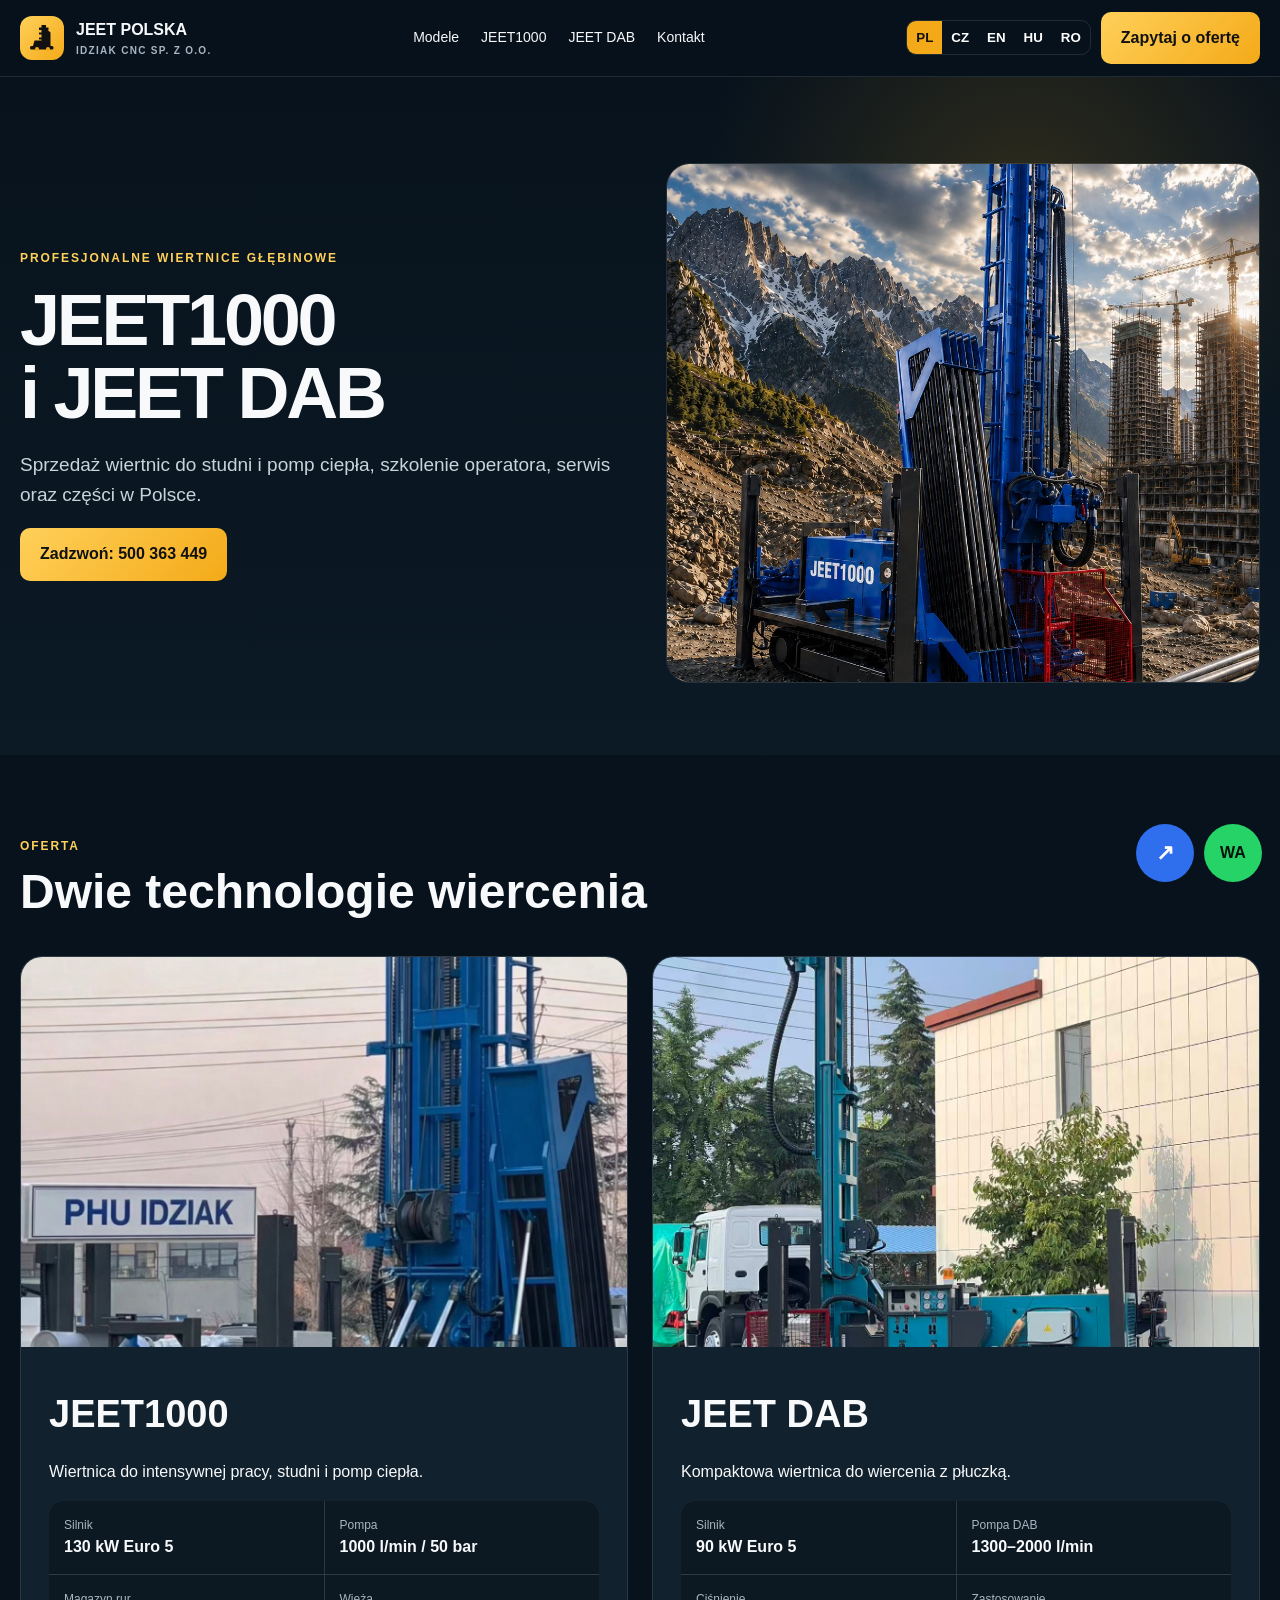
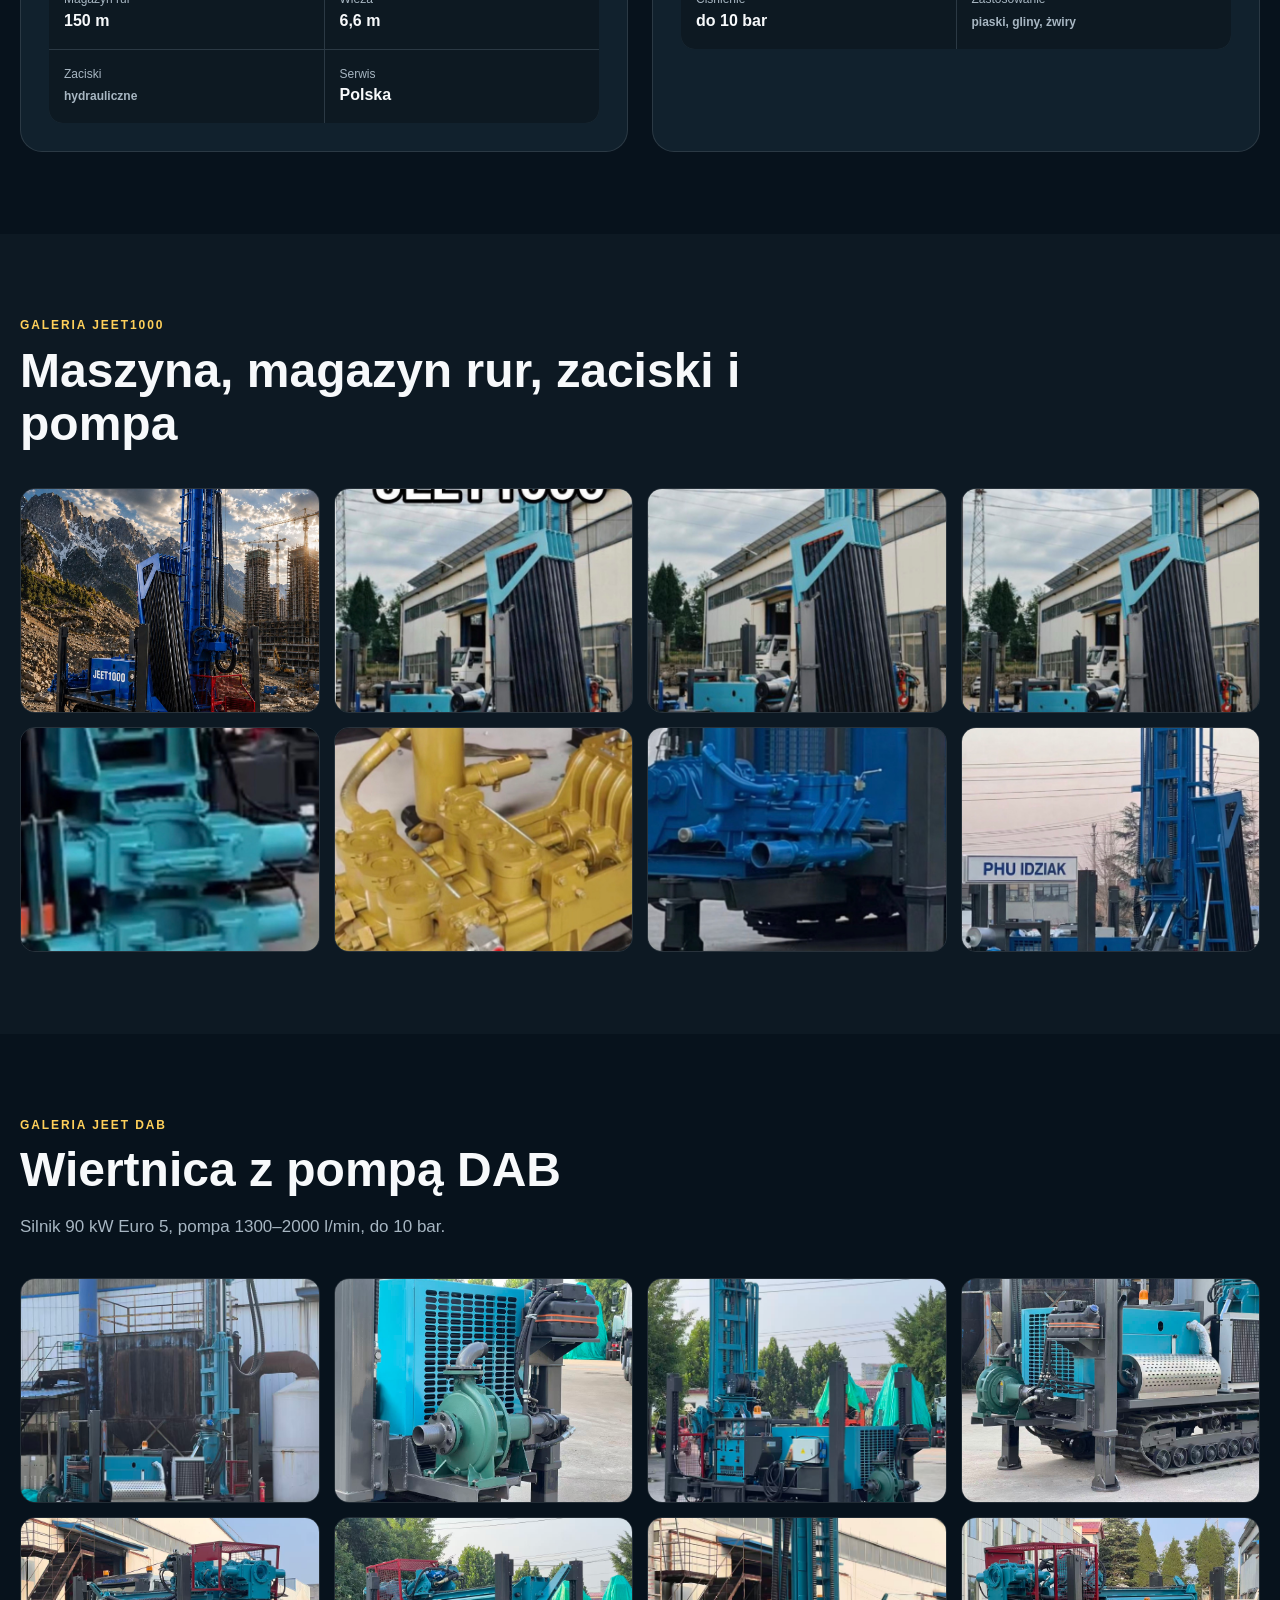
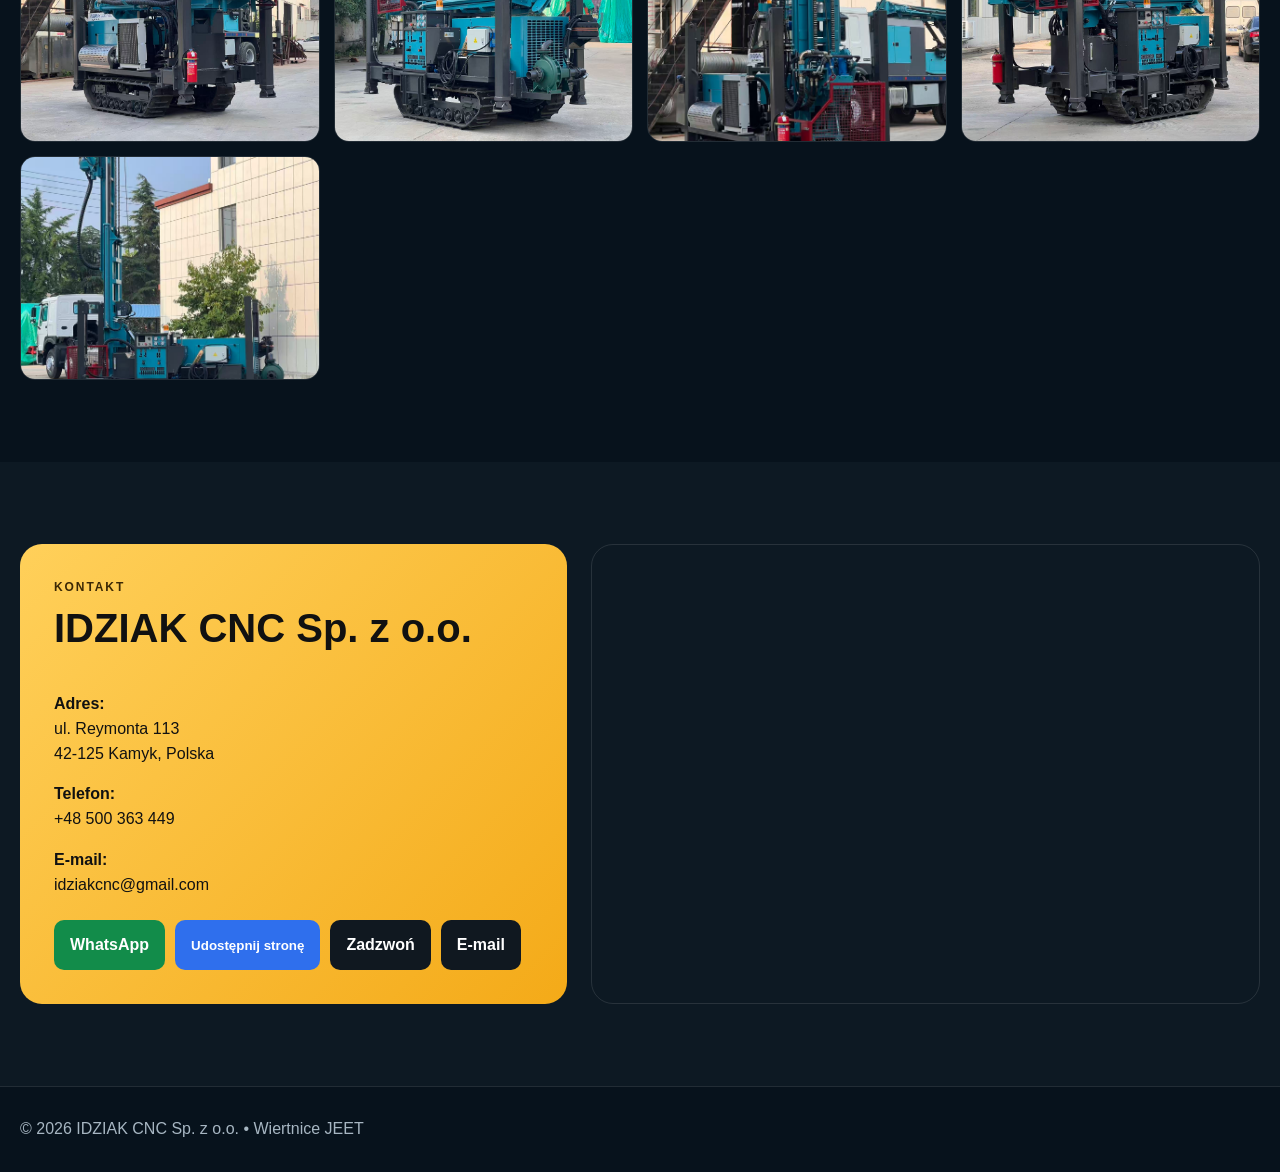
==== commit 228a8d80: "Update index.html" ====
--- a/index.html
+++ b/index.html
@@ -7,7 +7,7 @@
 *{box-sizing:border-box}html{scroll-behavior:smooth}body{margin:0;font-family:Arial,sans-serif;background:var(--bg);color:var(--t);line-height:1.55}a{color:inherit;text-decoration:none}img{display:block;max-width:100%}.w{width:min(var(--mx),calc(100% - 40px));margin:auto}
 nav{position:sticky;top:0;z-index:20;background:rgba(7,18,28,.93);border-bottom:1px solid var(--l)}.nav{min-height:76px;display:flex;align-items:center;justify-content:space-between;gap:20px}.brand{display:flex;align-items:center;gap:12px;font-weight:900}.mark{width:44px;height:44px;border-radius:12px;background:linear-gradient(135deg,var(--g2),var(--g));color:#111;display:grid;place-items:center}.mark svg{width:32px;height:32px}.brand small{display:block;color:var(--m);font-size:10px;letter-spacing:.13em}.menu{display:flex;gap:22px;font-size:14px}.btn{display:inline-flex;padding:14px 20px;border-radius:10px;background:linear-gradient(135deg,var(--g2),var(--g));color:#111;font-weight:900}
 .lang{display:flex;border:1px solid var(--l);border-radius:10px;overflow:hidden}.lang button{border:0;background:transparent;color:#fff;padding:9px 9px;cursor:pointer;font-weight:700}.lang button.on{background:var(--g);color:#111}
-.hero{padding:86px 0 72px;background:radial-gradient(circle at 80% 20%,rgba(244,170,24,.17),transparent 28%),linear-gradient(180deg,#07121c,#0c1a25)}.hg{display:grid;grid-template-columns:1fr 1fr;gap:52px;align-items:center}.eye{color:var(--g2);font-size:12px;font-weight:900;letter-spacing:.16em;text-transform:uppercase}h1{font-size:clamp(42px,6vw,72px);line-height:1.02;letter-spacing:-.045em;margin:16px 0 20px}.lead{font-size:19px;color:#c8d4dc}.photo{height:520px;border-radius:24px;overflow:hidden;border:1px solid var(--l);background:#fff}.photo img{width:100%;height:100%;object-fit:contain}
+.hero{padding:86px 0 72px;background:radial-gradient(circle at 80% 20%,rgba(244,170,24,.17),transparent 28%),linear-gradient(180deg,#07121c,#0c1a25)}.hg{display:grid;grid-template-columns:1fr 1fr;gap:52px;align-items:center}.eye{color:var(--g2);font-size:12px;font-weight:900;letter-spacing:.16em;text-transform:uppercase}h1{font-size:clamp(42px,6vw,72px);line-height:1.02;letter-spacing:-.045em;margin:16px 0 20px}.lead{font-size:19px;color:#c8d4dc}.photo{height:520px;border-radius:24px;overflow:hidden;border:1px solid var(--l);background:transparent}.photo img{width:100%;height:100%;object-fit:cover;object-position:center}
 section{padding:82px 0}.dark{background:#0d1923}.head{max-width:800px;margin-bottom:38px}.head h2{font-size:clamp(32px,4vw,48px);line-height:1.1;margin:10px 0 14px}.head p{color:var(--m);font-size:17px}.models{display:grid;grid-template-columns:1fr 1fr;gap:24px}.card{border:1px solid var(--l);border-radius:22px;background:var(--p);overflow:hidden}.card img{width:100%;height:390px;object-fit:cover}.body{padding:28px}.body h3{font-size:38px;margin:10px 0}.specs{display:grid;grid-template-columns:1fr 1fr;gap:1px;background:var(--l);border-radius:14px;overflow:hidden}.spec{background:#0d1922;padding:15px}.spec span{display:block;color:var(--m);font-size:12px}.gallery{display:grid;grid-template-columns:repeat(4,1fr);gap:14px}.gallery a{aspect-ratio:4/3;border-radius:15px;overflow:hidden;border:1px solid var(--l)}.gallery img{width:100%;height:100%;object-fit:cover}.contact{display:grid;grid-template-columns:.9fr 1.1fr;gap:24px}.cc{padding:34px;border-radius:22px;background:linear-gradient(135deg,var(--g2),var(--g));color:#111}.cc h2{font-size:40px;margin-top:0}.quick{display:flex;gap:10px;flex-wrap:wrap;margin-top:22px}.quick a,.quick button{padding:13px 16px;border-radius:10px;background:#101820;color:#fff;font-weight:900;border:0;cursor:pointer}.quick .wa{background:#128c4a}.quick .share{background:#2f6fed}.map{border-radius:22px;overflow:hidden;border:1px solid var(--l)}.map iframe{width:100%;height:430px;border:0}footer{padding:30px 0;border-top:1px solid var(--l);color:var(--m)}.floating{position:fixed;right:18px;bottom:18px;display:flex;gap:10px;z-index:30}.float{width:58px;height:58px;border-radius:50%;display:grid;place-items:center;font-weight:900;border:0;cursor:pointer}.float.wa{background:#25d366;color:#07120b}.float.share{background:#2f6fed;color:#fff;font-size:22px}
 [data-lang]{display:none!important}[data-lang].active{display:initial!important}
 @media(max-width:1050px){.menu{display:none}.nav{flex-wrap:wrap;padding:10px 0}.nav-actions{display:flex;gap:8px;align-items:center}}
@@ -101,4 +101,4 @@
 setLang('pl');
 document.querySelectorAll('[data-set-lang]').forEach(btn=>btn.addEventListener('click',()=>setLang(btn.dataset.setLang)));
 </script>
-</body></html>+</body></html>
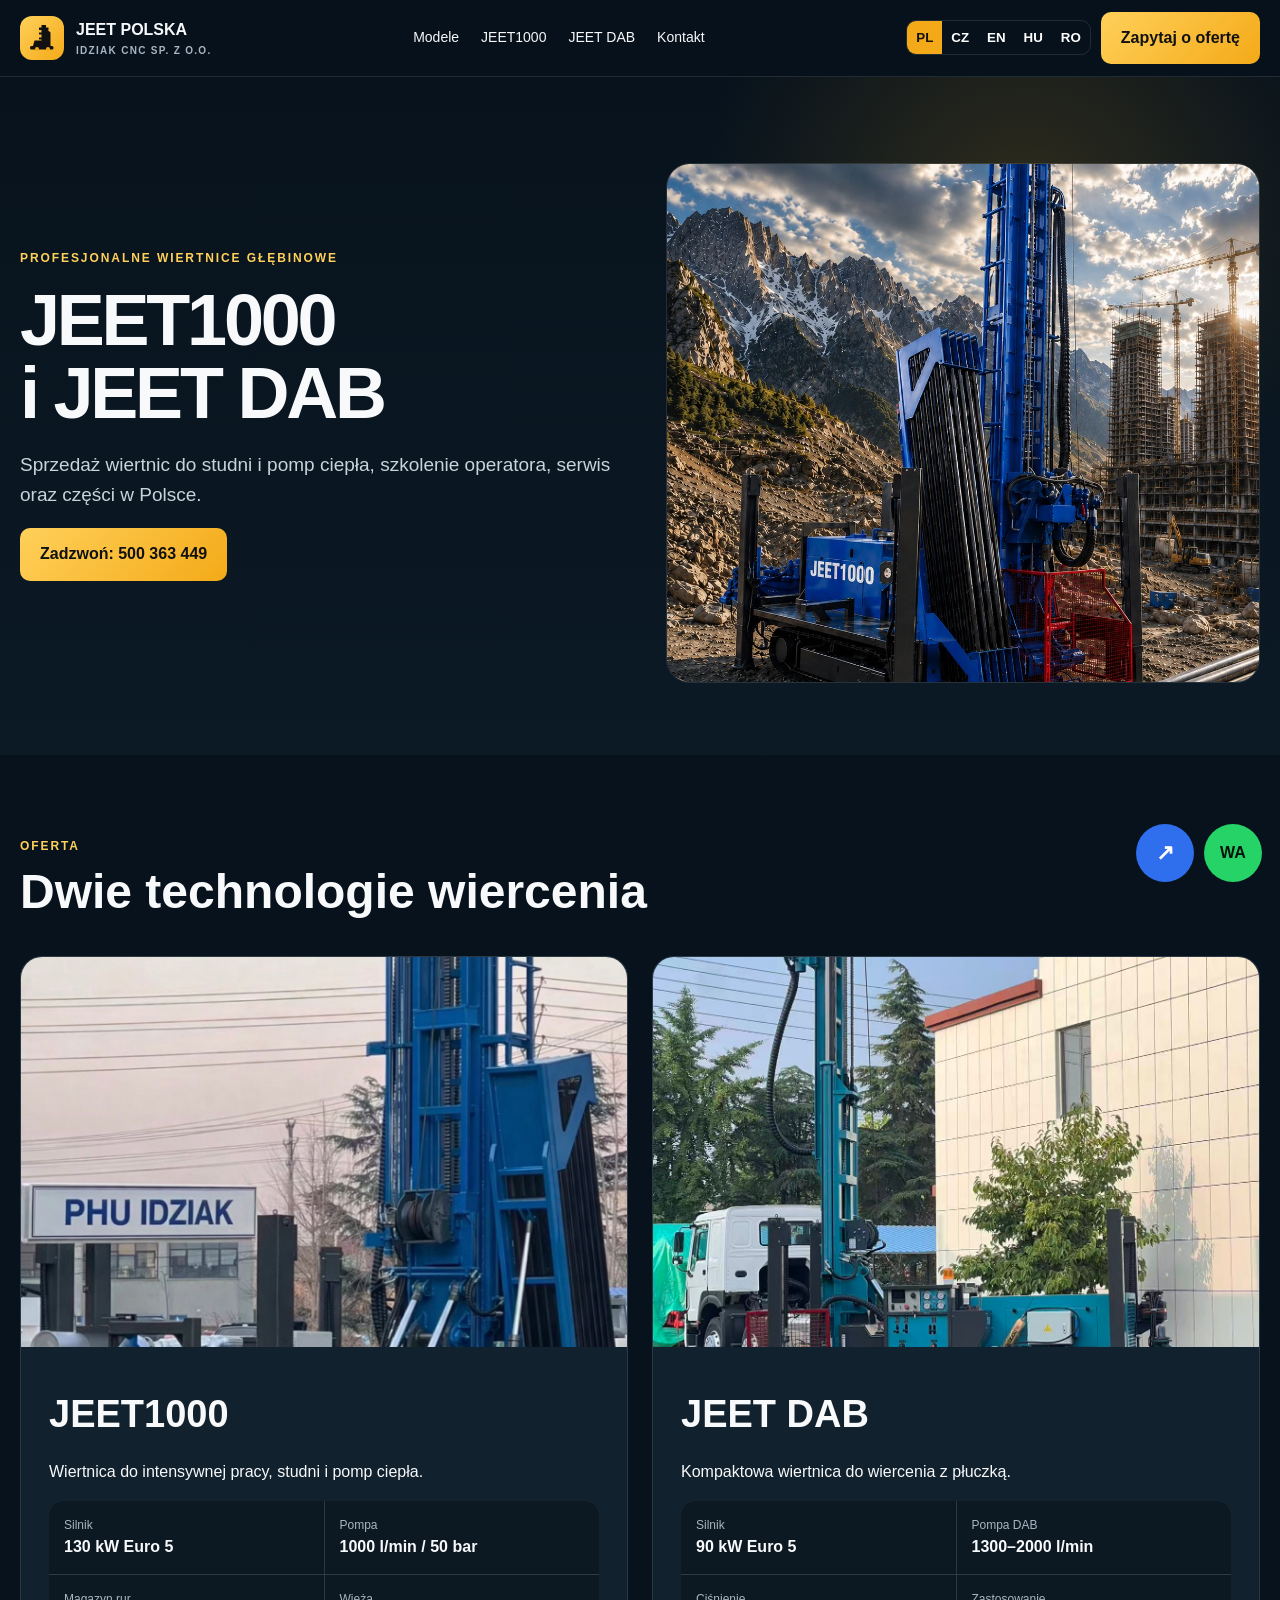
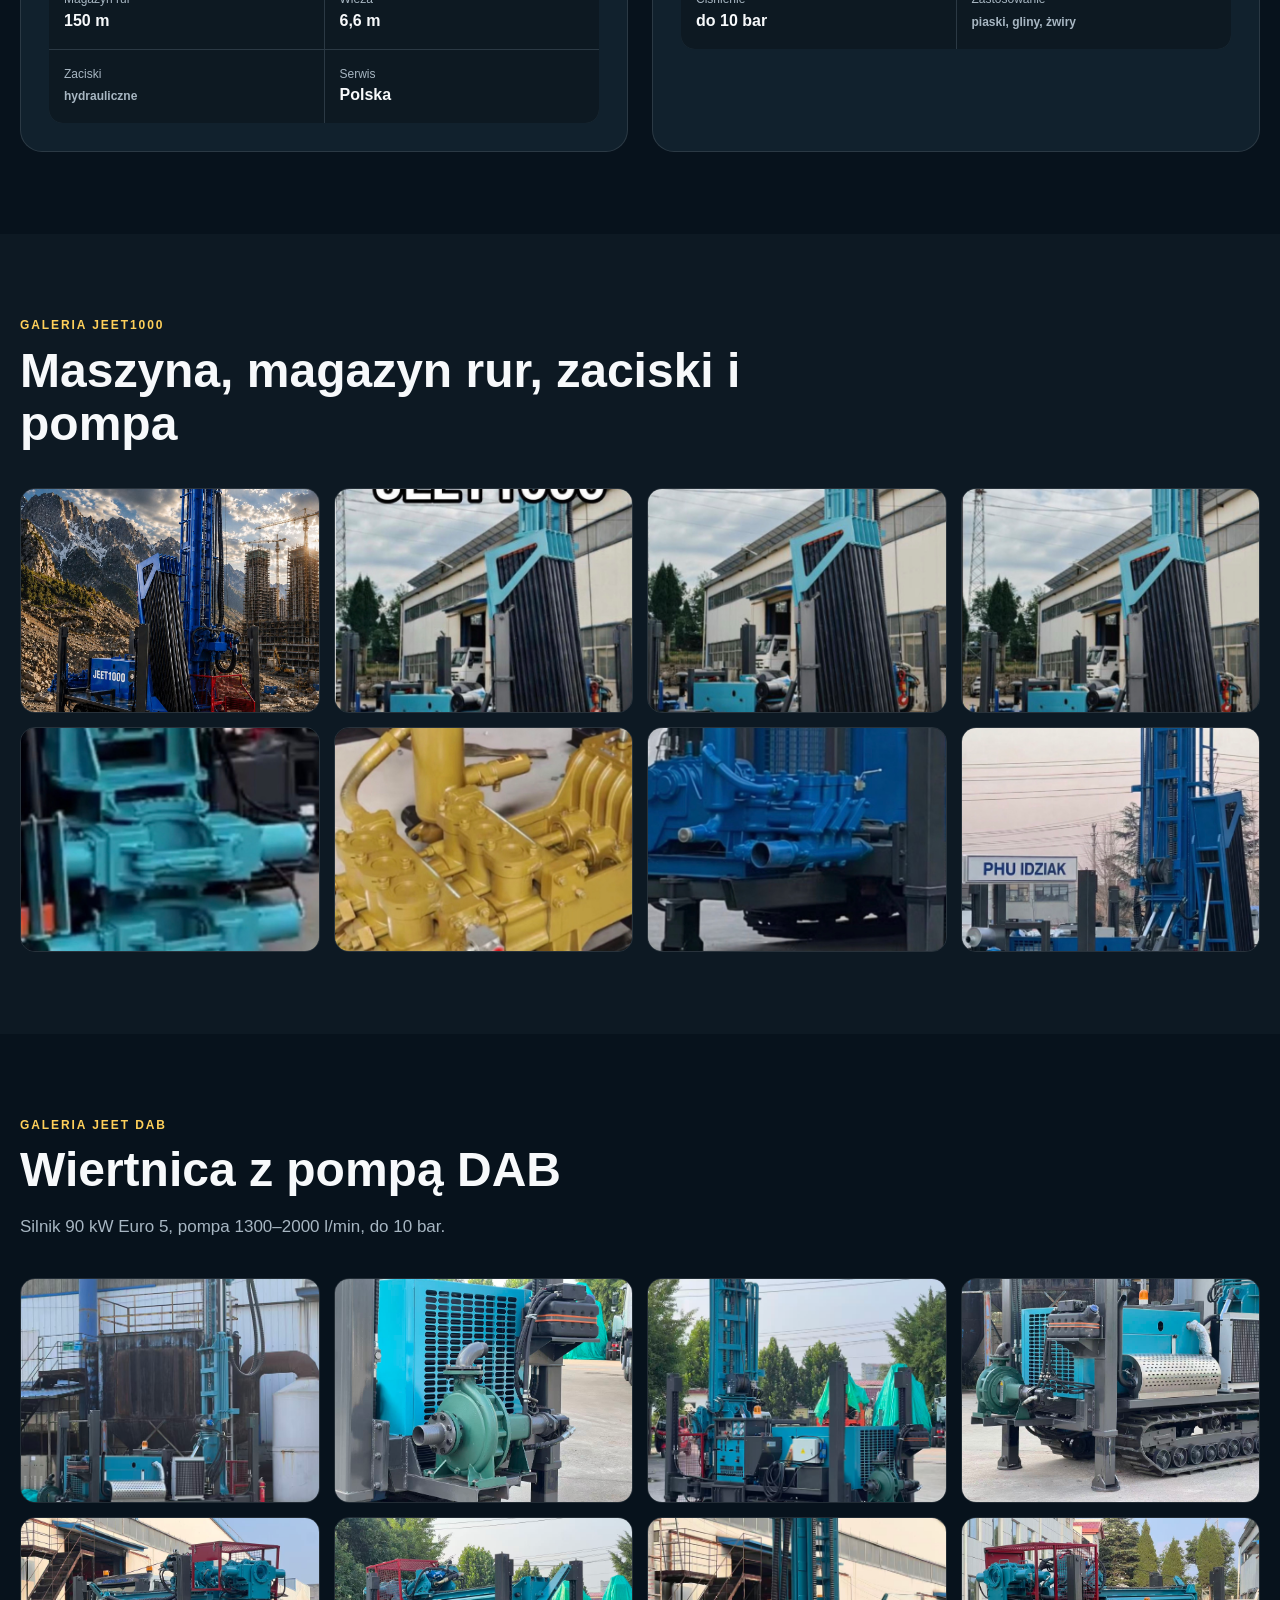
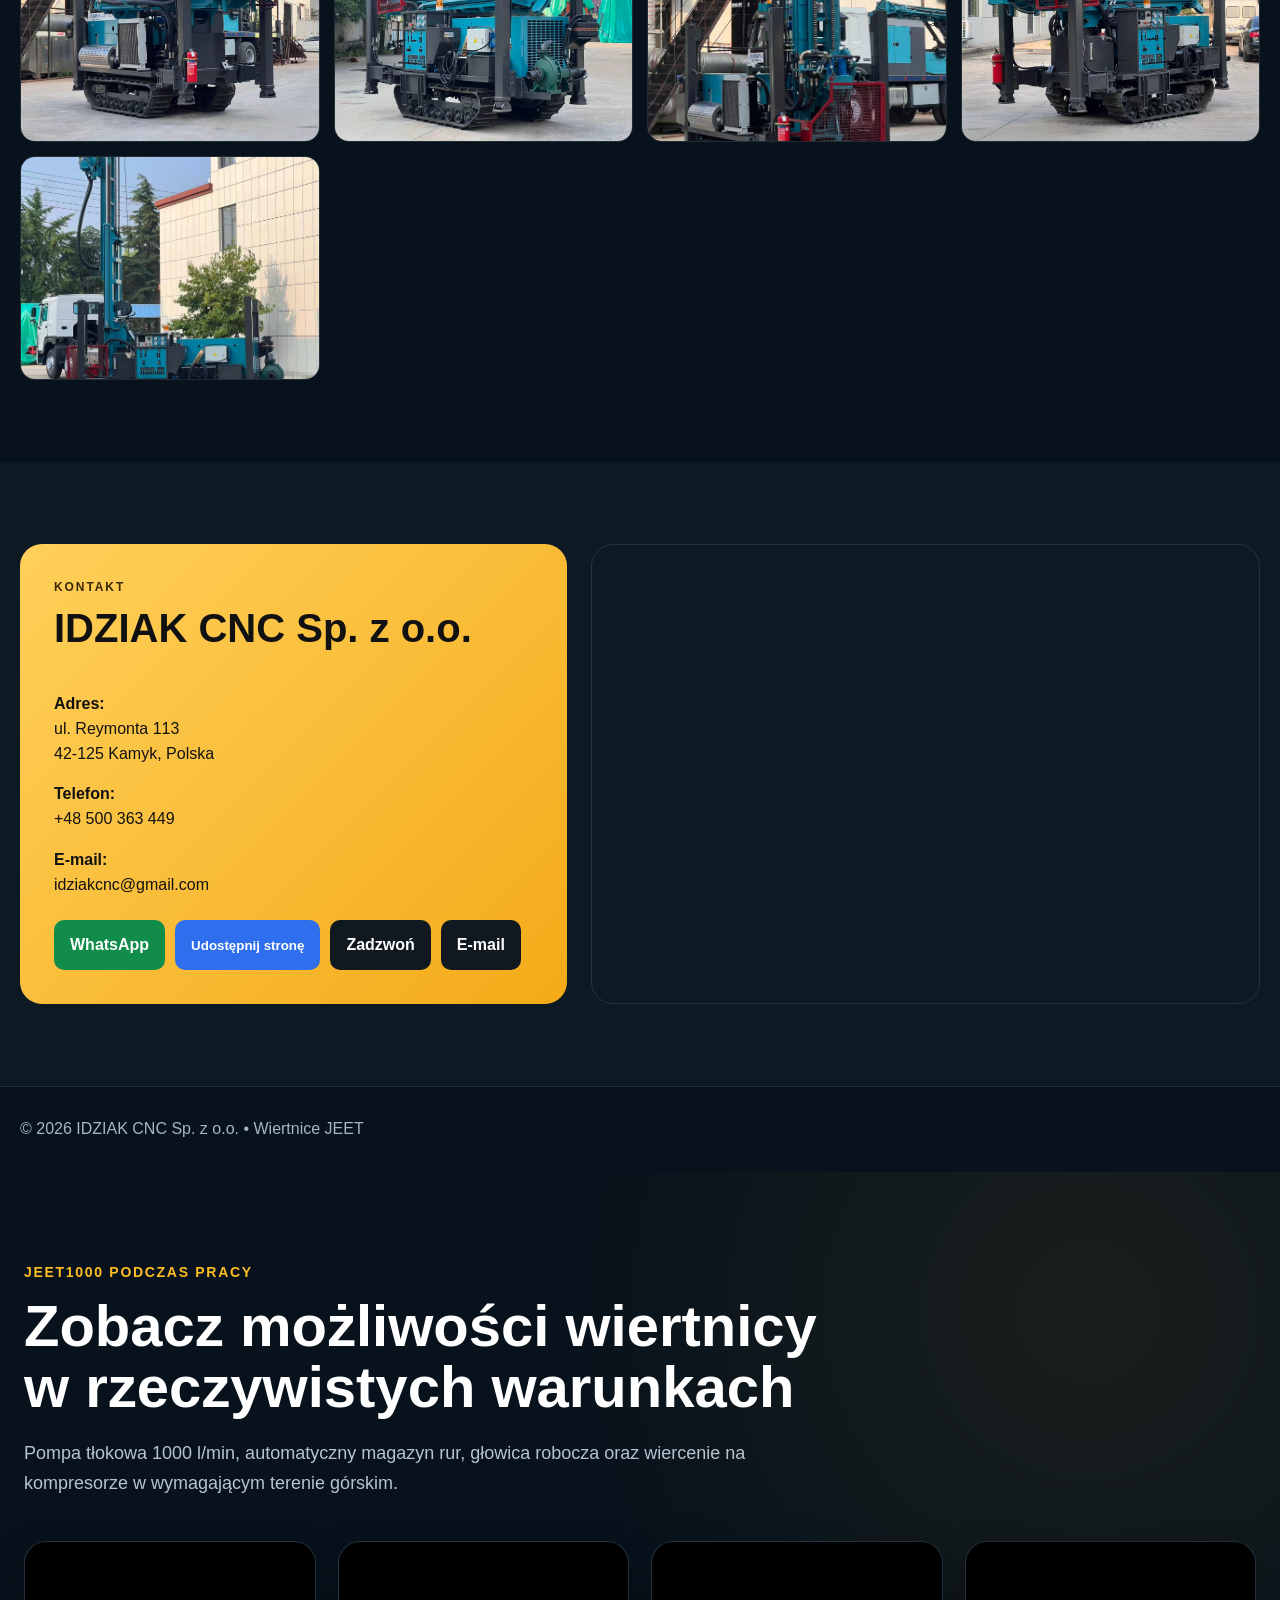
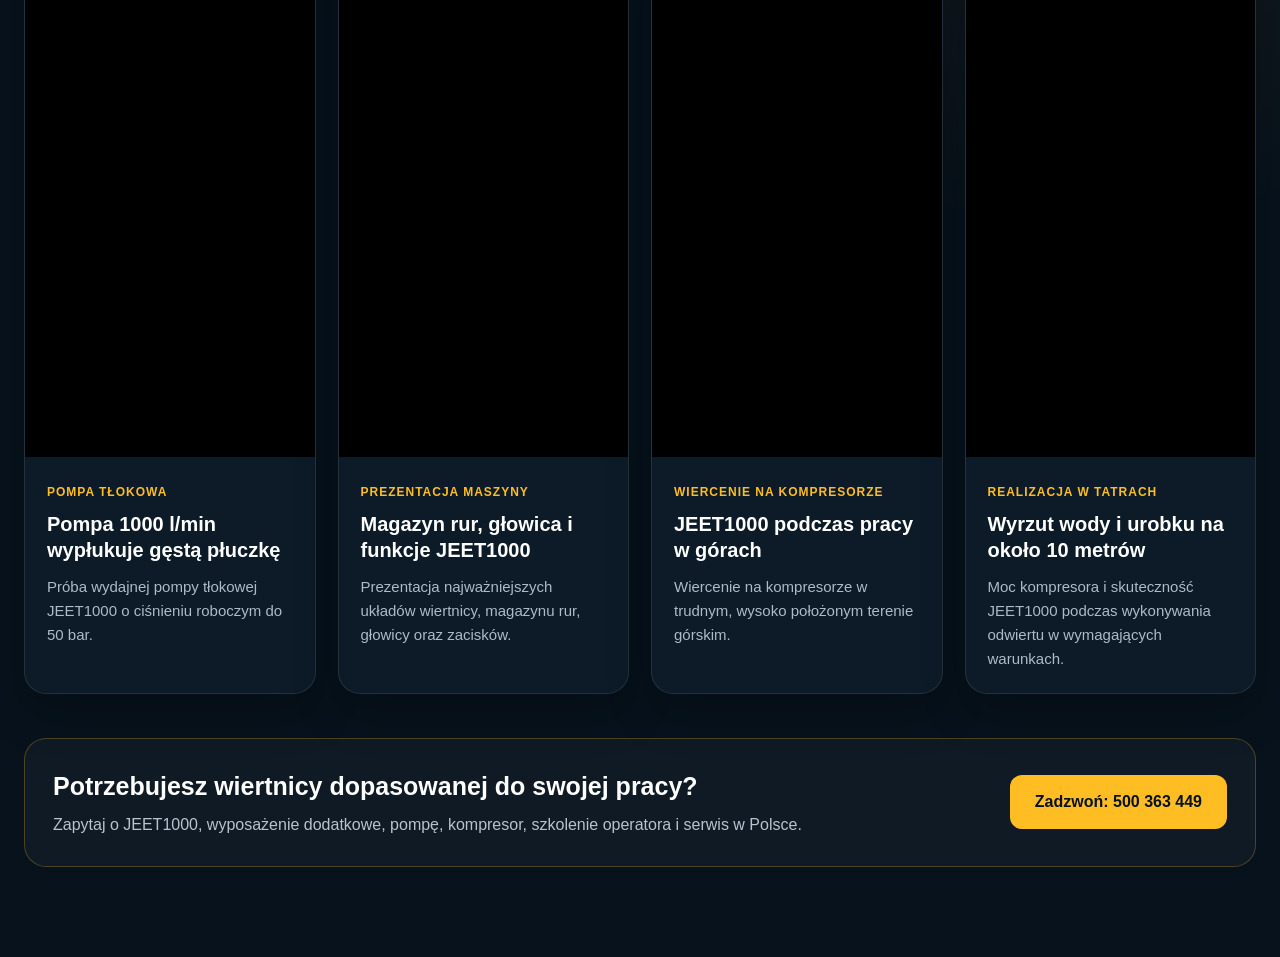
==== commit 7aa0e8e2: "Update index.html" ====
--- a/index.html
+++ b/index.html
@@ -13,6 +13,36 @@
 @media(max-width:1050px){.menu{display:none}.nav{flex-wrap:wrap;padding:10px 0}.nav-actions{display:flex;gap:8px;align-items:center}}
 @media(max-width:900px){.hg,.models,.contact{grid-template-columns:1fr}.gallery{grid-template-columns:repeat(2,1fr)}}
 @media(max-width:560px){.w{width:calc(100% - 24px)}.gallery,.specs{grid-template-columns:1fr}.photo{height:400px}.nav .btn{display:none}.lang{flex-wrap:wrap}.lang button{padding:8px 7px}}
+.photo{
+  background:transparent!important;
+  overflow:hidden!important;
+}
+
+.head .photo{
+  background:transparent!important;
+  overflow:hidden!important;
+}
+
+.head .photo img{
+  width:100%!important;
+  height:100%!important;
+  display:block!important;
+  object-fit:cover!important;
+  object-position:center!important;
+}
+
+.gallery .photo{
+  background:transparent!important;
+  overflow:hidden!important;
+}
+
+.gallery .photo img{
+  width:100%!important;
+  height:100%!important;
+  display:block!important;
+  object-fit:contain!important;
+  object-position:center bottom!important;
+
 </style></head><body>
 <nav><div class="w nav">
 <a class="brand" href="#"><span class="mark">
@@ -101,4 +131,337 @@
 setLang('pl');
 document.querySelectorAll('[data-set-lang]').forEach(btn=>btn.addEventListener('click',()=>setLang(btn.dataset.setLang)));
 </script>
+<!-- FILMY JEET1000 -->
+<style>
+  .jeet-videos {
+    padding: 90px 24px;
+    background:
+      radial-gradient(circle at 85% 10%, rgba(255, 184, 30, 0.08), transparent 32%),
+      #07121c;
+    color: #fff;
+  }
+
+  .jeet-videos__container {
+    width: min(1240px, 100%);
+    margin: 0 auto;
+  }
+
+  .jeet-videos__label {
+    margin: 0 0 12px;
+    color: #ffbd24;
+    font-size: 14px;
+    font-weight: 800;
+    letter-spacing: 1.7px;
+    text-transform: uppercase;
+  }
+
+  .jeet-videos h2 {
+    margin: 0;
+    max-width: 850px;
+    font-size: clamp(34px, 5vw, 58px);
+    line-height: 1.05;
+  }
+
+  .jeet-videos__intro {
+    max-width: 800px;
+    margin: 20px 0 42px;
+    color: #b7c4cf;
+    font-size: 18px;
+    line-height: 1.7;
+  }
+
+  .jeet-videos__grid {
+    display: grid;
+    grid-template-columns: repeat(4, minmax(0, 1fr));
+    gap: 22px;
+  }
+
+  .jeet-video-card {
+    overflow: hidden;
+    border: 1px solid rgba(255, 255, 255, 0.1);
+    border-radius: 22px;
+    background: #0c1b27;
+    box-shadow: 0 20px 45px rgba(0, 0, 0, 0.22);
+    transition: transform 0.25s ease, border-color 0.25s ease;
+  }
+
+  .jeet-video-card:hover {
+    transform: translateY(-6px);
+    border-color: rgba(255, 189, 36, 0.55);
+  }
+
+  .jeet-video-card__movie {
+    position: relative;
+    width: 100%;
+    aspect-ratio: 9 / 16;
+    background: #000;
+  }
+
+  .jeet-video-card iframe {
+    position: absolute;
+    inset: 0;
+    width: 100%;
+    height: 100%;
+    border: 0;
+  }
+
+  .jeet-video-card__content {
+    padding: 22px;
+  }
+
+  .jeet-video-card__tag {
+    display: inline-block;
+    margin-bottom: 10px;
+    color: #ffbd24;
+    font-size: 12px;
+    font-weight: 800;
+    letter-spacing: 1px;
+    text-transform: uppercase;
+  }
+
+  .jeet-video-card h3 {
+    margin: 0 0 12px;
+    font-size: 20px;
+    line-height: 1.3;
+  }
+
+  .jeet-video-card p {
+    margin: 0;
+    color: #adbbc6;
+    font-size: 15px;
+    line-height: 1.6;
+  }
+
+  .jeet-videos__cta {
+    display: flex;
+    flex-wrap: wrap;
+    align-items: center;
+    gap: 18px;
+    margin-top: 44px;
+    padding: 28px;
+    border: 1px solid rgba(255, 189, 36, 0.25);
+    border-radius: 22px;
+    background: rgba(255, 255, 255, 0.035);
+  }
+
+  .jeet-videos__cta-text {
+    flex: 1 1 440px;
+  }
+
+  .jeet-videos__cta h3 {
+    margin: 0 0 7px;
+    font-size: 25px;
+  }
+
+  .jeet-videos__cta p {
+    margin: 0;
+    color: #b7c4cf;
+  }
+
+  .jeet-videos__button {
+    display: inline-flex;
+    min-height: 54px;
+    align-items: center;
+    justify-content: center;
+    padding: 0 25px;
+    border-radius: 12px;
+    background: #ffbd24;
+    color: #07121c !important;
+    font-weight: 900;
+    text-decoration: none;
+    white-space: nowrap;
+    transition: transform 0.2s ease, filter 0.2s ease;
+  }
+
+  .jeet-videos__button:hover {
+    transform: translateY(-2px);
+    filter: brightness(1.06);
+  }
+
+  @media (max-width: 1100px) {
+    .jeet-videos__grid {
+      grid-template-columns: repeat(2, minmax(0, 1fr));
+    }
+  }
+
+  @media (max-width: 620px) {
+    .jeet-videos {
+      padding: 65px 16px;
+    }
+
+    .jeet-videos__grid {
+      grid-template-columns: 1fr;
+    }
+
+    .jeet-video-card__movie {
+      aspect-ratio: 9 / 14;
+    }
+
+    .jeet-videos__button {
+      width: 100%;
+    }
+  }
+</style>
+
+<section class="jeet-videos" id="filmy-jeet1000">
+  <div class="jeet-videos__container">
+
+    <p class="jeet-videos__label">JEET1000 podczas pracy</p>
+
+    <h2>Zobacz możliwości wiertnicy w rzeczywistych warunkach</h2>
+
+    <p class="jeet-videos__intro">
+      Pompa tłokowa 1000 l/min, automatyczny magazyn rur, głowica robocza
+      oraz wiercenie na kompresorze w wymagającym terenie górskim.
+    </p>
+
+    <div class="jeet-videos__grid">
+
+      <article class="jeet-video-card">
+        <div class="jeet-video-card__movie">
+          <iframe
+            src="https://www.youtube.com/embed/xvJDXoF6m2Y"
+            title="JEET1000 – pompa 1000 litrów na minutę wypłukuje gęstą płuczkę"
+            loading="lazy"
+            allow="accelerometer; autoplay; clipboard-write; encrypted-media; gyroscope; picture-in-picture; web-share"
+            allowfullscreen>
+          </iframe>
+        </div>
+
+        <div class="jeet-video-card__content">
+          <span class="jeet-video-card__tag">Pompa tłokowa</span>
+          <h3>Pompa 1000 l/min wypłukuje gęstą płuczkę</h3>
+          <p>
+            Próba wydajnej pompy tłokowej JEET1000 o ciśnieniu roboczym
+            do 50 bar.
+          </p>
+        </div>
+      </article>
+
+      <article class="jeet-video-card">
+        <div class="jeet-video-card__movie">
+          <iframe
+            src="https://www.youtube.com/embed/laGhnEovGLc"
+            title="JEET1000 – prezentacja magazynu rur, głowicy i funkcji wiertnicy"
+            loading="lazy"
+            allow="accelerometer; autoplay; clipboard-write; encrypted-media; gyroscope; picture-in-picture; web-share"
+            allowfullscreen>
+          </iframe>
+        </div>
+
+        <div class="jeet-video-card__content">
+          <span class="jeet-video-card__tag">Prezentacja maszyny</span>
+          <h3>Magazyn rur, głowica i funkcje JEET1000</h3>
+          <p>
+            Prezentacja najważniejszych układów wiertnicy, magazynu rur,
+            głowicy oraz zacisków.
+          </p>
+        </div>
+      </article>
+
+      <article class="jeet-video-card">
+        <div class="jeet-video-card__movie">
+          <iframe
+            src="https://www.youtube.com/embed/xsFv51TJFzM"
+            title="JEET1000 – wiercenie na kompresorze w wysokich górach"
+            loading="lazy"
+            allow="accelerometer; autoplay; clipboard-write; encrypted-media; gyroscope; picture-in-picture; web-share"
+            allowfullscreen>
+          </iframe>
+        </div>
+
+        <div class="jeet-video-card__content">
+          <span class="jeet-video-card__tag">Wiercenie na kompresorze</span>
+          <h3>JEET1000 podczas pracy w górach</h3>
+          <p>
+            Wiercenie na kompresorze w trudnym, wysoko położonym terenie
+            górskim.
+          </p>
+        </div>
+      </article>
+
+      <article class="jeet-video-card">
+        <div class="jeet-video-card__movie">
+          <iframe
+            src="https://www.youtube.com/embed/6n5VmcMC-GY"
+            title="JEET1000 w Tatrach – wyrzut wody i urobku na około 10 metrów"
+            loading="lazy"
+            allow="accelerometer; autoplay; clipboard-write; encrypted-media; gyroscope; picture-in-picture; web-share"
+            allowfullscreen>
+          </iframe>
+        </div>
+
+        <div class="jeet-video-card__content">
+          <span class="jeet-video-card__tag">Realizacja w Tatrach</span>
+          <h3>Wyrzut wody i urobku na około 10 metrów</h3>
+          <p>
+            Moc kompresora i skuteczność JEET1000 podczas wykonywania
+            odwiertu w wymagających warunkach.
+          </p>
+        </div>
+      </article>
+
+    </div>
+
+    <div class="jeet-videos__cta">
+      <div class="jeet-videos__cta-text">
+        <h3>Potrzebujesz wiertnicy dopasowanej do swojej pracy?</h3>
+        <p>
+          Zapytaj o JEET1000, wyposażenie dodatkowe, pompę, kompresor,
+          szkolenie operatora i serwis w Polsce.
+        </p>
+      </div>
+
+      <a class="jeet-videos__button" href="tel:+48500363449">
+        Zadzwoń: 500 363 449
+      </a>
+    </div>
+
+  </div>
+</section>
+
+<!-- SEO FILMÓW YOUTUBE -->
+<script type="application/ld+json">
+{
+  "@context": "https://schema.org",
+  "@graph": [
+    {
+      "@type": "VideoObject",
+      "name": "JEET1000 – pompa 1000 l/min wypłukuje gęstą płuczkę",
+      "description": "Pompa tłokowa wiertnicy JEET1000 o wydajności do 1000 l/min i ciśnieniu do 50 bar.",
+      "thumbnailUrl": "https://i.ytimg.com/vi/xvJDXoF6m2Y/hqdefault.jpg",
+      "uploadDate": "2026-07-20",
+      "embedUrl": "https://www.youtube.com/embed/xvJDXoF6m2Y",
+      "contentUrl": "https://youtube.com/shorts/xvJDXoF6m2Y"
+    },
+    {
+      "@type": "VideoObject",
+      "name": "JEET1000 – magazyn rur, głowica i funkcje wiertnicy",
+      "description": "Pełna prezentacja wiertnicy JEET1000, magazynu rur, głowicy roboczej i zacisków.",
+      "thumbnailUrl": "https://i.ytimg.com/vi/laGhnEovGLc/hqdefault.jpg",
+      "uploadDate": "2026-07-20",
+      "embedUrl": "https://www.youtube.com/embed/laGhnEovGLc",
+      "contentUrl": "https://youtube.com/shorts/laGhnEovGLc"
+    },
+    {
+      "@type": "VideoObject",
+      "name": "JEET1000 – wiercenie na kompresorze w górach",
+      "description": "Wiertnica JEET1000 podczas wiercenia na kompresorze w wymagającym terenie górskim.",
+      "thumbnailUrl": "https://i.ytimg.com/vi/xsFv51TJFzM/hqdefault.jpg",
+      "uploadDate": "2026-07-20",
+      "embedUrl": "https://www.youtube.com/embed/xsFv51TJFzM",
+      "contentUrl": "https://youtube.com/shorts/xsFv51TJFzM"
+    },
+    {
+      "@type": "VideoObject",
+      "name": "JEET1000 w Tatrach – wyrzut wody na około 10 metrów",
+      "description": "Wiercenie na kompresorze w Tatrach z wyrzutem wody i urobku na około 10 metrów.",
+      "thumbnailUrl": "https://i.ytimg.com/vi/6n5VmcMC-GY/hqdefault.jpg",
+      "uploadDate": "2026-07-20",
+      "embedUrl": "https://www.youtube.com/embed/6n5VmcMC-GY",
+      "contentUrl": "https://youtube.com/shorts/6n5VmcMC-GY"
+    }
+  ]
+}
+</script>
 </body></html>
